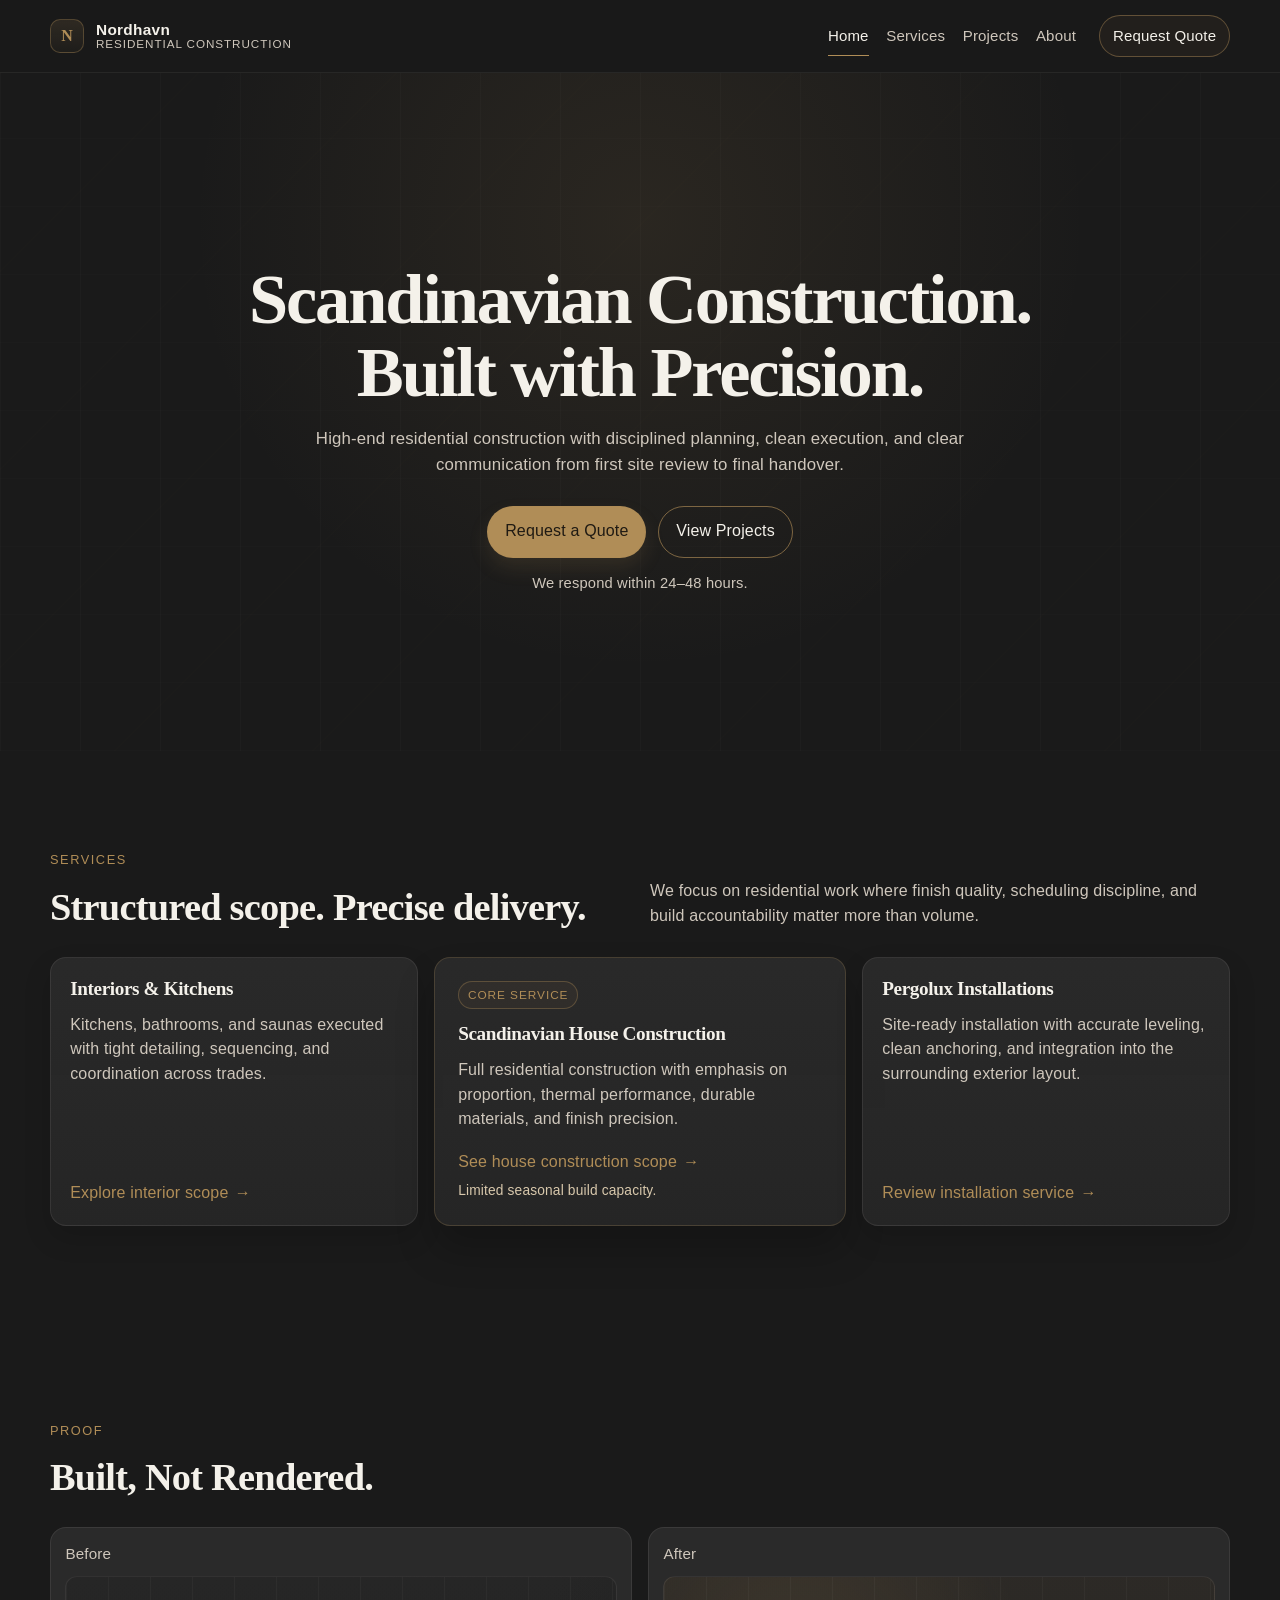
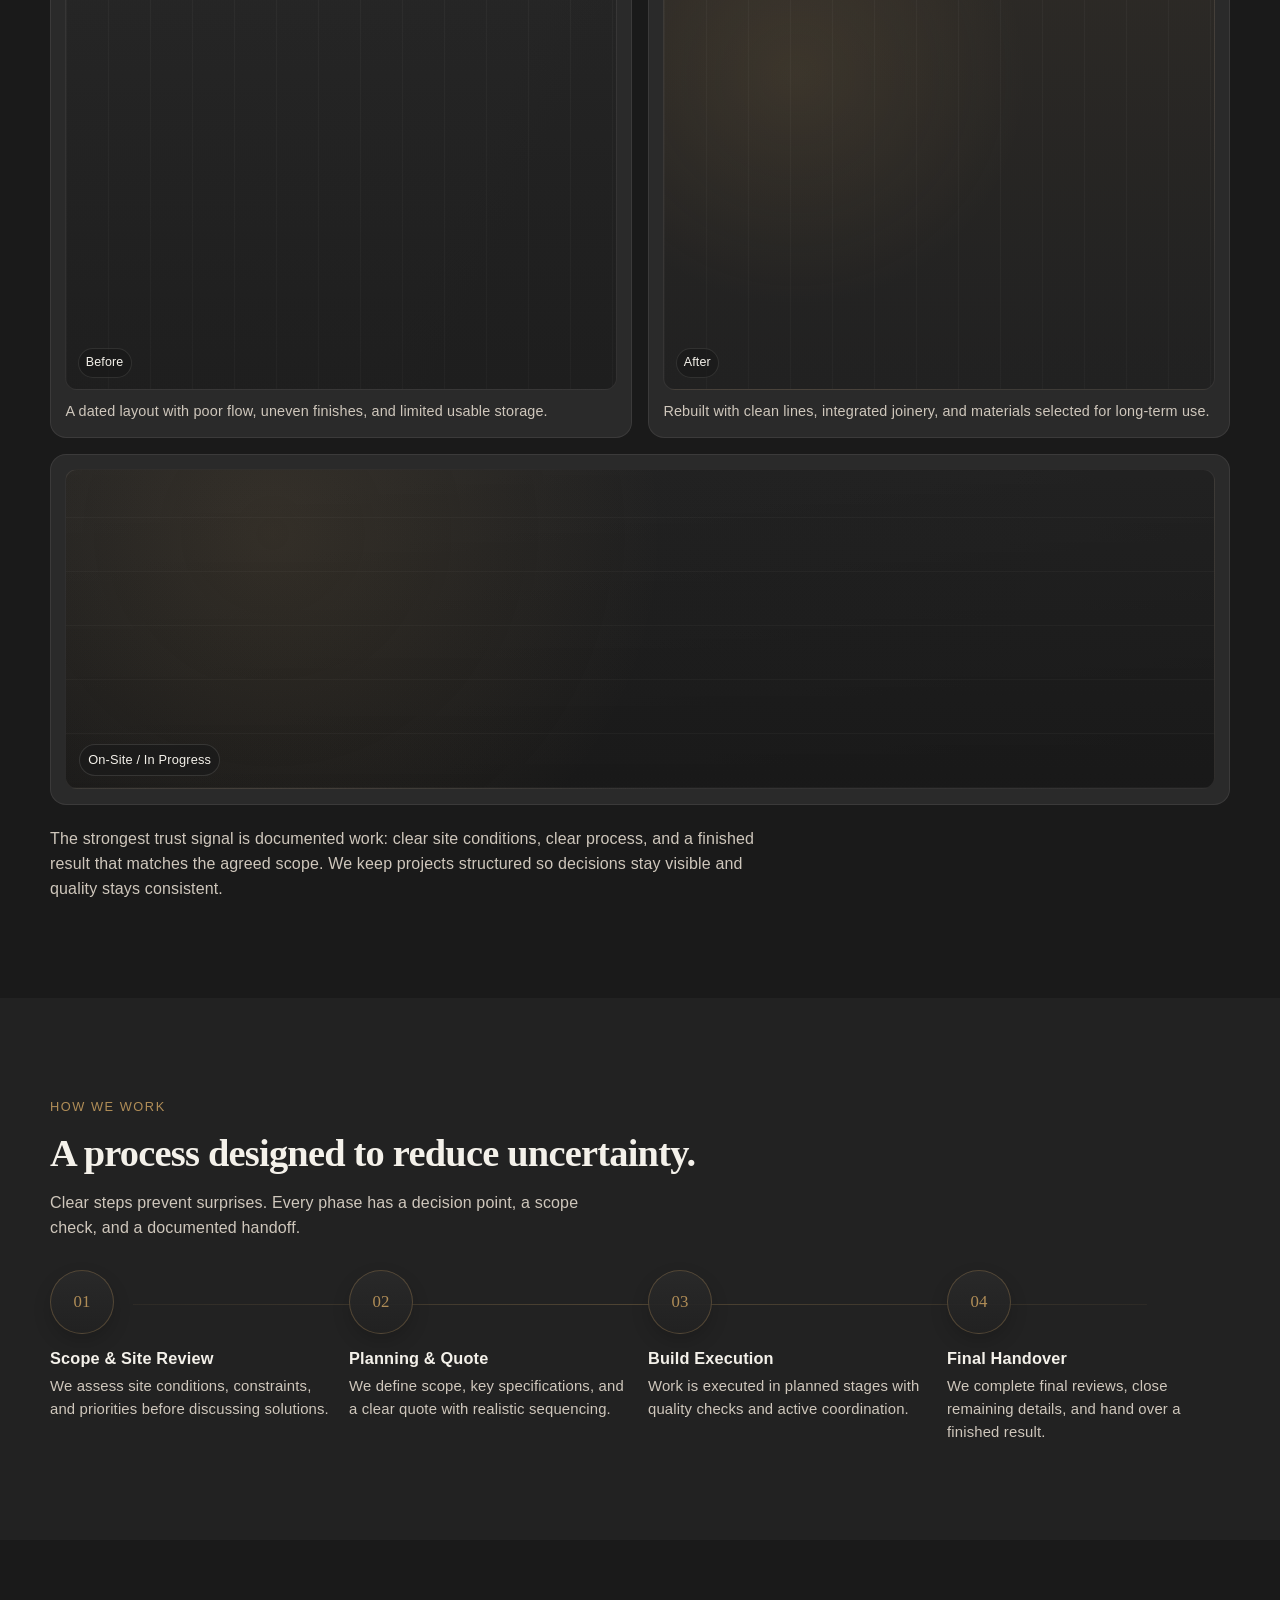
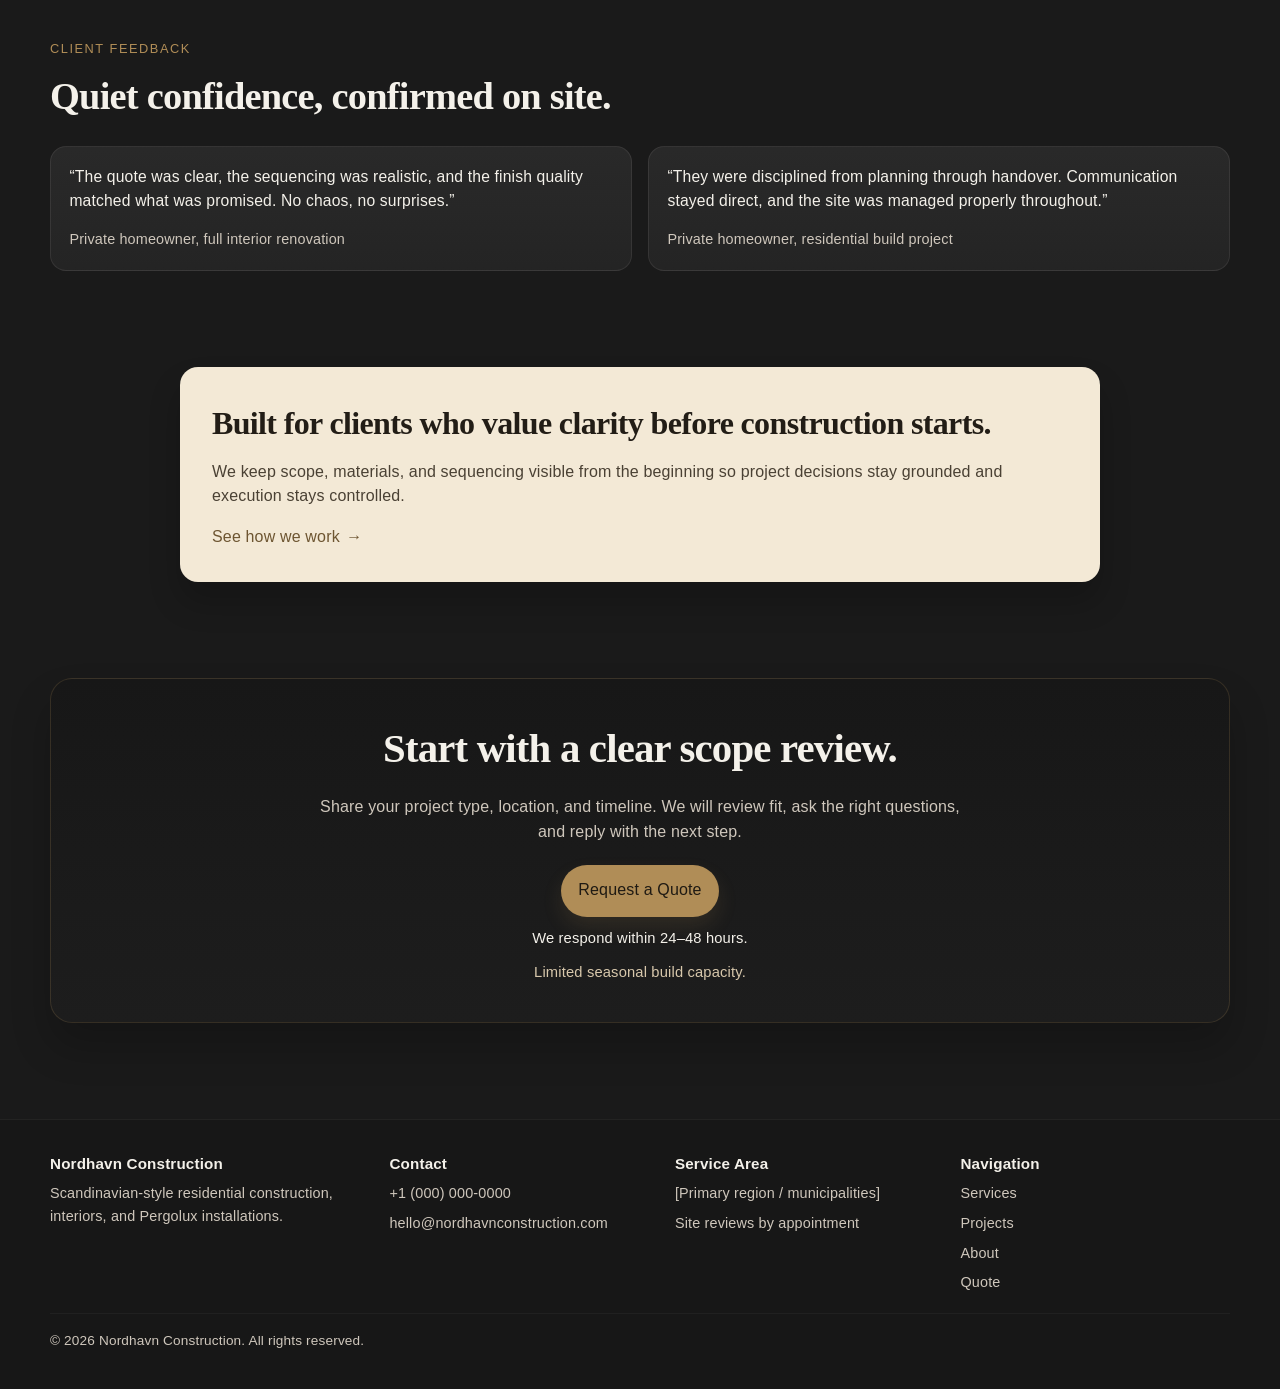
==== index.html @ a3594efd "Add files via upload" ====
<!DOCTYPE html>
<html lang="en">
  <head>
    <meta charset="UTF-8" />
    <meta name="viewport" content="width=device-width, initial-scale=1.0" />
    <meta
      name="description"
      content="Scandinavian-style residential construction, interiors, kitchens, bathrooms, saunas, and Pergolux installations delivered with disciplined process and precise execution."
    />
    <title>Nordhavn Construction | Scandinavian Residential Construction</title>
    <link rel="stylesheet" href="style.css" />
  </head>
  <body class="page-home">
    <header class="site-header">
      <div class="container nav-wrap">
        <a class="brand" href="index.html" aria-label="Nordhavn Construction Home">
          <span class="brand-mark">N</span>
          <span class="brand-text">
            <strong>Nordhavn</strong>
            <span>Residential Construction</span>
          </span>
        </a>

        <button class="nav-toggle" type="button" aria-expanded="false" aria-controls="site-menu">
          Menu
        </button>

        <nav class="site-nav" id="site-menu" aria-label="Primary Navigation">
          <a href="index.html">Home</a>
          <a href="services.html">Services</a>
          <a href="projects.html">Projects</a>
          <a href="about.html">About</a>
          <a class="nav-cta" href="quote.html">Request Quote</a>
        </nav>
      </div>
    </header>

    <main>
      <section class="hero hero--pattern">
        <div class="container hero__inner">
          <h1>Scandinavian Construction. Built with Precision.</h1>
          <p>
            High-end residential construction with disciplined planning, clean execution, and clear communication from first site review to final handover.
          </p>
          <div class="hero__actions">
            <a class="btn btn--primary" href="quote.html">Request a Quote</a>
            <a class="btn btn--secondary" href="projects.html">View Projects</a>
          </div>
          <div class="hero__micro">We respond within 24–48 hours.</div>
        </div>
      </section>

      <section class="section section--dark" id="services-overview">
        <div class="container">
          <div class="section-header">
            <div>
              <span class="eyebrow">Services</span>
              <h2>Structured scope. Precise delivery.</h2>
            </div>
            <p>
              We focus on residential work where finish quality, scheduling discipline, and build accountability matter more than volume.
            </p>
          </div>

          <div class="services-grid">
            <article class="service-card">
              <h3>Interiors &amp; Kitchens</h3>
              <p>
                Kitchens, bathrooms, and saunas executed with tight detailing, sequencing, and coordination across trades.
              </p>
              <div class="service-card__footer">
                <a class="inline-link" href="services.html#interiors">Explore interior scope</a>
              </div>
            </article>

            <article class="service-card service-card--core">
              <span class="badge">Core Service</span>
              <h3>Scandinavian House Construction</h3>
              <p>
                Full residential construction with emphasis on proportion, thermal performance, durable materials, and finish precision.
              </p>
              <div class="service-card__footer">
                <a class="inline-link" href="services.html#houses">See house construction scope</a>
                <span class="service-card__urgency">Limited seasonal build capacity.</span>
              </div>
            </article>

            <article class="service-card">
              <h3>Pergolux Installations</h3>
              <p>
                Site-ready installation with accurate leveling, clean anchoring, and integration into the surrounding exterior layout.
              </p>
              <div class="service-card__footer">
                <a class="inline-link" href="services.html#pergolux">Review installation service</a>
              </div>
            </article>
          </div>
        </div>
      </section>

      <section class="section section--dark" id="proof">
        <div class="container">
          <div class="section-header">
            <div>
              <span class="eyebrow">Proof</span>
              <h2>Built, Not Rendered.</h2>
            </div>
          </div>

          <div class="proof-grid">
            <div class="before-after">
              <article class="compare-tile">
                <h3>Before</h3>
                <div class="compare-image compare-image--before" data-label="Before"></div>
                <p class="compare-caption">A dated layout with poor flow, uneven finishes, and limited usable storage.</p>
              </article>

              <article class="compare-tile">
                <h3>After</h3>
                <div class="compare-image compare-image--after" data-label="After"></div>
                <p class="compare-caption">Rebuilt with clean lines, integrated joinery, and materials selected for long-term use.</p>
              </article>
            </div>

            <article class="wide-proof">
              <div class="wide-proof__image" aria-label="On-site progress image placeholder"></div>
            </article>

            <p class="proof-note">
              The strongest trust signal is documented work: clear site conditions, clear process, and a finished result that matches the agreed scope.
              We keep projects structured so decisions stay visible and quality stays consistent.
            </p>
          </div>
        </div>
      </section>

      <section class="section section--alt" id="process">
        <div class="container">
          <div class="section-header">
            <div>
              <span class="eyebrow">How We Work</span>
              <h2>A process designed to reduce uncertainty.</h2>
            </div>
            <p>
              Clear steps prevent surprises. Every phase has a decision point, a scope check, and a documented handoff.
            </p>
          </div>

          <div class="process-track" aria-label="Four-step project process">
            <article class="process-step">
              <div class="process-step__num">01</div>
              <h3>Scope &amp; Site Review</h3>
              <p>We assess site conditions, constraints, and priorities before discussing solutions.</p>
            </article>

            <article class="process-step">
              <div class="process-step__num">02</div>
              <h3>Planning &amp; Quote</h3>
              <p>We define scope, key specifications, and a clear quote with realistic sequencing.</p>
            </article>

            <article class="process-step">
              <div class="process-step__num">03</div>
              <h3>Build Execution</h3>
              <p>Work is executed in planned stages with quality checks and active coordination.</p>
            </article>

            <article class="process-step">
              <div class="process-step__num">04</div>
              <h3>Final Handover</h3>
              <p>We complete final reviews, close remaining details, and hand over a finished result.</p>
            </article>
          </div>
        </div>
      </section>

      <section class="section section--dark" id="testimonials">
        <div class="container">
          <div class="section-header">
            <div>
              <span class="eyebrow">Client Feedback</span>
              <h2>Quiet confidence, confirmed on site.</h2>
            </div>
          </div>

          <div class="testimonials-grid">
            <article class="testimonial-card">
              <blockquote>
                “The quote was clear, the sequencing was realistic, and the finish quality matched what was promised. No chaos, no surprises.”
              </blockquote>
              <cite>Private homeowner, full interior renovation</cite>
            </article>

            <article class="testimonial-card">
              <blockquote>
                “They were disciplined from planning through handover. Communication stayed direct, and the site was managed properly throughout.”
              </blockquote>
              <cite>Private homeowner, residential build project</cite>
            </article>
          </div>
        </div>
      </section>

      <section class="section section--dark about-teaser-shell" id="home-about">
        <div class="container">
          <div class="about-panel">
            <div class="about-panel__row">
              <div>
                <h2>Built for clients who value clarity before construction starts.</h2>
                <p>
                  We keep scope, materials, and sequencing visible from the beginning so project decisions stay grounded and execution stays controlled.
                </p>
              </div>
              <a class="inline-link" href="about.html">See how we work</a>
            </div>
          </div>
        </div>
      </section>

      <section class="section section--dark cta-wrap" id="final-cta">
        <div class="container">
          <div class="cta-panel">
            <h2>Start with a clear scope review.</h2>
            <p>
              Share your project type, location, and timeline. We will review fit, ask the right questions, and reply with the next step.
            </p>
            <div class="cta-actions">
              <a class="btn btn--primary" href="quote.html">Request a Quote</a>
            </div>
            <div class="microcopy">We respond within 24–48 hours.</div>
            <div class="urgency">Limited seasonal build capacity.</div>
          </div>
        </div>
      </section>
    </main>

    <footer class="site-footer">
      <div class="container">
        <div class="footer-grid">
          <div class="footer-col">
            <h4>Nordhavn Construction</h4>
            <p>Scandinavian-style residential construction, interiors, and Pergolux installations.</p>
          </div>
          <div class="footer-col">
            <h4>Contact</h4>
            <p>+1 (000) 000-0000</p>
            <p>hello@nordhavnconstruction.com</p>
          </div>
          <div class="footer-col">
            <h4>Service Area</h4>
            <p>[Primary region / municipalities]</p>
            <p>Site reviews by appointment</p>
          </div>
          <div class="footer-col">
            <h4>Navigation</h4>
            <a href="services.html">Services</a>
            <a href="projects.html">Projects</a>
            <a href="about.html">About</a>
            <a href="quote.html">Quote</a>
          </div>
        </div>
        <div class="footer-bottom">© 2026 Nordhavn Construction. All rights reserved.</div>
      </div>
    </footer>

    <script src="script.js"></script>
  </body>
</html>
---- style.css ----
:root {
  --bg: #1a1a1a;
  --bg2: #222222;
  --surface: #2a2a2a;
  --vanilla: #f3e9d6;
  --gold: #b08d57;
  --text: #f4f1ea;
  --text2: #cfc7bc;
  --line: rgba(244, 241, 234, 0.08);
  --line-strong: rgba(244, 241, 234, 0.14);
  --shadow: 0 22px 42px rgba(0, 0, 0, 0.24);
  --radius: 16px;
  --radius-sm: 12px;
  --max: 1180px;
}

* {
  box-sizing: border-box;
}

html {
  scroll-behavior: smooth;
}

body {
  margin: 0;
  background: var(--bg);
  color: var(--text);
  font-family: "Avenir Next", "Helvetica Neue", "Segoe UI", sans-serif;
  line-height: 1.55;
  letter-spacing: 0.01em;
}

body.menu-open {
  overflow: hidden;
}

a {
  color: inherit;
  text-decoration: none;
}

img {
  display: block;
  max-width: 100%;
}

button,
input,
select,
textarea {
  font: inherit;
}

.container {
  width: min(var(--max), calc(100% - 2rem));
  margin-inline: auto;
}

.section {
  padding: clamp(64px, 8vw, 96px) 0;
}

.section--dark {
  background: var(--bg);
}

.section--alt {
  background: var(--bg2);
}

.section[id] {
  scroll-margin-top: 90px;
}

.eyebrow {
  display: inline-block;
  margin-bottom: 0.9rem;
  color: var(--gold);
  font-size: 0.8rem;
  letter-spacing: 0.12em;
  text-transform: uppercase;
}

.section-header {
  display: flex;
  flex-wrap: wrap;
  justify-content: space-between;
  align-items: flex-end;
  gap: 1rem 2rem;
  margin-bottom: 1.75rem;
}

.section-header h2 {
  margin: 0;
  font-family: "Iowan Old Style", "Palatino Linotype", "Book Antiqua", Palatino, serif;
  font-size: clamp(1.6rem, 3vw, 2.4rem);
  line-height: 1.15;
  letter-spacing: -0.02em;
}

.section-header p {
  margin: 0;
  max-width: 580px;
  color: var(--text2);
}

.lead {
  color: var(--text2);
  font-size: 1.04rem;
}

.site-header {
  position: sticky;
  top: 0;
  z-index: 100;
  border-bottom: 1px solid rgba(244, 241, 234, 0.06);
  background: rgba(26, 26, 26, 0.86);
  backdrop-filter: blur(12px);
}

.nav-wrap {
  display: flex;
  align-items: center;
  justify-content: space-between;
  gap: 1rem;
  min-height: 72px;
}

.brand {
  display: inline-flex;
  align-items: center;
  gap: 0.75rem;
  color: var(--text);
}

.brand-mark {
  width: 34px;
  height: 34px;
  border-radius: 10px;
  display: grid;
  place-items: center;
  border: 1px solid rgba(176, 141, 87, 0.35);
  background: linear-gradient(180deg, rgba(176, 141, 87, 0.14), rgba(176, 141, 87, 0.04));
  color: var(--gold);
  font-weight: 600;
  font-family: "Iowan Old Style", "Palatino Linotype", serif;
}

.brand-text {
  display: inline-flex;
  flex-direction: column;
  line-height: 1.05;
}

.brand-text strong {
  font-size: 0.96rem;
  font-weight: 600;
  letter-spacing: 0.02em;
}

.brand-text span {
  color: var(--text2);
  font-size: 0.73rem;
  letter-spacing: 0.08em;
  text-transform: uppercase;
}

.nav-toggle {
  display: none;
  border: 1px solid var(--line-strong);
  background: transparent;
  color: var(--text);
  padding: 0.45rem 0.7rem;
  border-radius: 10px;
  cursor: pointer;
}

.site-nav {
  display: flex;
  align-items: center;
  gap: 1.1rem;
}

.site-nav a {
  position: relative;
  color: var(--text2);
  font-size: 0.94rem;
  padding: 0.35rem 0;
  transition: color 180ms ease;
}

.site-nav a::after {
  content: "";
  position: absolute;
  left: 0;
  right: 0;
  bottom: -0.2rem;
  height: 1px;
  background: var(--gold);
  transform: scaleX(0);
  transform-origin: left;
  transition: transform 220ms ease;
}

.site-nav a:hover,
.site-nav a:focus-visible {
  color: var(--text);
}

.site-nav a:hover::after,
.site-nav a:focus-visible::after {
  transform: scaleX(1);
}

.site-nav .nav-cta {
  margin-left: 0.35rem;
  border: 1px solid rgba(176, 141, 87, 0.45);
  color: var(--text);
  padding: 0.55rem 0.8rem;
  border-radius: 999px;
  background: rgba(176, 141, 87, 0.06);
}

.site-nav .nav-cta::after {
  display: none;
}

.page-home .site-nav a[href="index.html"],
.page-services .site-nav a[href="services.html"],
.page-projects .site-nav a[href="projects.html"],
.page-about .site-nav a[href="about.html"],
.page-quote .site-nav a[href="quote.html"] {
  color: var(--text);
}

.page-home .site-nav a[href="index.html"]::after,
.page-services .site-nav a[href="services.html"]::after,
.page-projects .site-nav a[href="projects.html"]::after,
.page-about .site-nav a[href="about.html"]::after,
.page-quote .site-nav a[href="quote.html"]::after {
  transform: scaleX(1);
}

.btn {
  display: inline-flex;
  align-items: center;
  justify-content: center;
  gap: 0.5rem;
  border-radius: 999px;
  padding: 0.8rem 1.05rem;
  border: 1px solid transparent;
  cursor: pointer;
  transition: transform 180ms ease, box-shadow 220ms ease, background-color 220ms ease, border-color 220ms ease;
  font-weight: 500;
  letter-spacing: 0.01em;
}

.btn:hover,
.btn:focus-visible {
  transform: translateY(-2px);
}

.btn--primary {
  background: var(--gold);
  border-color: rgba(176, 141, 87, 0.8);
  color: #1f1a13;
  box-shadow: 0 10px 20px rgba(176, 141, 87, 0.14);
}

.btn--primary:hover,
.btn--primary:focus-visible {
  box-shadow: 0 12px 24px rgba(176, 141, 87, 0.22);
}

.btn--secondary {
  background: transparent;
  border-color: rgba(176, 141, 87, 0.65);
  color: var(--text);
}

.btn--secondary:hover,
.btn--secondary:focus-visible {
  box-shadow: 0 0 0 6px rgba(176, 141, 87, 0.07);
}

.inline-link,
.inline-cta {
  color: var(--gold);
  display: inline-flex;
  align-items: center;
  gap: 0.4rem;
  font-weight: 500;
}

.inline-link::after,
.inline-cta::after {
  content: "→";
  transition: transform 180ms ease;
}

.inline-link:hover::after,
.inline-cta:hover::after {
  transform: translateX(3px);
}

.hero {
  position: relative;
  background: var(--bg);
  overflow: hidden;
  padding: clamp(142px, 18vw, 190px) 0 clamp(124px, 15vw, 156px);
}

.hero--pattern::before {
  content: "";
  position: absolute;
  inset: 0;
  background-image:
    repeating-linear-gradient(
      90deg,
      rgba(244, 241, 234, 0.06) 0,
      rgba(244, 241, 234, 0.06) 1px,
      transparent 1px,
      transparent 80px
    ),
    repeating-linear-gradient(
      0deg,
      rgba(244, 241, 234, 0.03) 0,
      rgba(244, 241, 234, 0.03) 1px,
      transparent 1px,
      transparent 68px
    ),
    repeating-linear-gradient(
      135deg,
      rgba(176, 141, 87, 0.035) 0,
      rgba(176, 141, 87, 0.035) 1px,
      transparent 1px,
      transparent 140px
    );
  opacity: 0.35;
  pointer-events: none;
}

.hero::after {
  content: "";
  position: absolute;
  inset: 0;
  background: radial-gradient(circle at 50% 22%, rgba(176, 141, 87, 0.11), transparent 54%);
  pointer-events: none;
}

.hero__inner {
  position: relative;
  z-index: 1;
  max-width: 860px;
  text-align: center;
}

.hero h1 {
  margin: 0;
  font-family: "Iowan Old Style", "Palatino Linotype", "Book Antiqua", Palatino, serif;
  font-size: clamp(2.35rem, 5.8vw, 4.4rem);
  line-height: 1.03;
  letter-spacing: -0.03em;
  text-wrap: balance;
}

.hero p {
  margin: 1.1rem auto 0;
  max-width: 680px;
  color: var(--text2);
  font-size: 1.05rem;
  text-wrap: pretty;
}

.hero__actions {
  margin-top: 1.75rem;
  display: flex;
  justify-content: center;
  gap: 0.75rem;
  flex-wrap: wrap;
}

.hero__micro {
  margin-top: 0.9rem;
  color: var(--text2);
  font-size: 0.92rem;
}

.services-grid {
  display: grid;
  grid-template-columns: 1fr 1.12fr 1fr;
  gap: 1rem;
  align-items: stretch;
}

.service-card {
  background: linear-gradient(180deg, rgba(42, 42, 42, 0.98), rgba(38, 38, 38, 0.95));
  border: 1px solid var(--line);
  border-radius: var(--radius);
  padding: 1.2rem;
  min-height: 248px;
  display: flex;
  flex-direction: column;
  gap: 0.8rem;
  box-shadow: 0 12px 28px rgba(0, 0, 0, 0.14);
  transition: transform 220ms ease, border-color 220ms ease, box-shadow 220ms ease;
}

.service-card:hover {
  transform: translateY(-5px);
  border-color: rgba(176, 141, 87, 0.22);
  box-shadow: 0 18px 32px rgba(0, 0, 0, 0.2);
}

.service-card--core {
  border-color: rgba(176, 141, 87, 0.24);
  padding: 1.45rem;
  box-shadow: 0 24px 38px rgba(0, 0, 0, 0.22);
}

.service-card--core:hover {
  transform: translateY(-7px);
}

.badge {
  display: inline-flex;
  width: fit-content;
  align-items: center;
  gap: 0.35rem;
  padding: 0.25rem 0.55rem;
  border-radius: 999px;
  border: 1px solid rgba(176, 141, 87, 0.35);
  color: var(--gold);
  font-size: 0.74rem;
  letter-spacing: 0.08em;
  text-transform: uppercase;
  background: rgba(176, 141, 87, 0.06);
}

.service-card h3 {
  margin: 0;
  font-size: 1.2rem;
  line-height: 1.2;
  font-family: "Iowan Old Style", "Palatino Linotype", serif;
  letter-spacing: -0.02em;
}

.service-card p {
  margin: 0;
  color: var(--text2);
}

.service-card__footer {
  margin-top: auto;
  padding-top: 0.3rem;
  display: flex;
  flex-direction: column;
  gap: 0.35rem;
}

.service-card__footer a {
  width: fit-content;
}

.service-card__urgency {
  color: #d8c8ac;
  font-size: 0.86rem;
}

.proof-grid {
  display: grid;
  gap: 1rem;
}

.before-after {
  display: grid;
  grid-template-columns: 1fr 1fr;
  gap: 1rem;
}

.compare-tile {
  background: var(--surface);
  border: 1px solid var(--line);
  border-radius: var(--radius);
  padding: 0.9rem;
}

.compare-tile h3 {
  margin: 0 0 0.65rem;
  font-size: 0.95rem;
  font-weight: 500;
  color: var(--text2);
}

.compare-image {
  position: relative;
  border-radius: 12px;
  aspect-ratio: 4 / 3;
  overflow: hidden;
  border: 1px solid rgba(244, 241, 234, 0.08);
}

.compare-image::before {
  content: "";
  position: absolute;
  inset: 0;
  background-image:
    linear-gradient(180deg, rgba(26, 26, 26, 0.08), rgba(26, 26, 26, 0.3)),
    repeating-linear-gradient(
      90deg,
      rgba(244, 241, 234, 0.04) 0,
      rgba(244, 241, 234, 0.04) 1px,
      transparent 1px,
      transparent 42px
    );
}

.compare-image::after {
  content: attr(data-label);
  position: absolute;
  left: 0.7rem;
  bottom: 0.7rem;
  font-size: 0.78rem;
  padding: 0.25rem 0.45rem;
  border-radius: 999px;
  border: 1px solid rgba(244, 241, 234, 0.1);
  background: rgba(26, 26, 26, 0.65);
  color: var(--text);
}

.compare-image--before {
  background:
    linear-gradient(180deg, rgba(38, 38, 38, 0.95), rgba(31, 31, 31, 0.95)),
    linear-gradient(115deg, #3a3a3a, #2e2e2e);
}

.compare-image--after {
  background:
    radial-gradient(circle at 24% 24%, rgba(176, 141, 87, 0.16), transparent 44%),
    linear-gradient(180deg, #2e2b27, #242424),
    linear-gradient(115deg, #2c2c2c, #222222);
}

.compare-caption {
  margin: 0.65rem 0 0;
  color: var(--text2);
  font-size: 0.9rem;
}

.wide-proof {
  background: var(--surface);
  border: 1px solid var(--line);
  border-radius: var(--radius);
  padding: 0.9rem;
}

.wide-proof__image {
  position: relative;
  border-radius: 12px;
  min-height: 320px;
  overflow: hidden;
  border: 1px solid rgba(244, 241, 234, 0.08);
  background:
    radial-gradient(circle at 18% 20%, rgba(176, 141, 87, 0.14), transparent 40%),
    linear-gradient(180deg, rgba(33, 33, 33, 0.82), rgba(24, 24, 24, 0.95)),
    linear-gradient(100deg, #303030, #222222);
}

.wide-proof__image::before {
  content: "";
  position: absolute;
  inset: 0;
  background-image:
    repeating-linear-gradient(
      0deg,
      rgba(244, 241, 234, 0.03) 0,
      rgba(244, 241, 234, 0.03) 1px,
      transparent 1px,
      transparent 54px
    ),
    linear-gradient(90deg, rgba(26, 26, 26, 0.1), rgba(26, 26, 26, 0));
}

.wide-proof__image::after {
  content: "On-Site / In Progress";
  position: absolute;
  left: 0.8rem;
  bottom: 0.8rem;
  font-size: 0.8rem;
  padding: 0.3rem 0.5rem;
  border-radius: 999px;
  background: rgba(26, 26, 26, 0.7);
  border: 1px solid rgba(244, 241, 234, 0.12);
}

.proof-note {
  max-width: 720px;
  margin: 0.4rem 0 0;
  color: var(--text2);
}

.process-track {
  position: relative;
  display: grid;
  grid-template-columns: repeat(4, 1fr);
  gap: 1rem;
}

.process-track::before {
  content: "";
  position: absolute;
  left: 7%;
  right: 7%;
  top: 2.2rem;
  height: 1px;
  background: linear-gradient(90deg, rgba(176, 141, 87, 0.08), rgba(176, 141, 87, 0.32), rgba(176, 141, 87, 0.08));
}

.process-step {
  position: relative;
  padding-top: 0.1rem;
}

.process-step__num {
  width: 4rem;
  height: 4rem;
  border-radius: 999px;
  display: grid;
  place-items: center;
  border: 1px solid rgba(176, 141, 87, 0.32);
  background: linear-gradient(180deg, rgba(42, 42, 42, 0.95), rgba(34, 34, 34, 0.95));
  color: var(--gold);
  font-size: 1.05rem;
  font-family: "Iowan Old Style", "Palatino Linotype", serif;
  box-shadow: 0 8px 18px rgba(0, 0, 0, 0.16);
}

.process-step h3 {
  margin: 0.85rem 0 0.45rem;
  font-size: 1.02rem;
  line-height: 1.25;
}

.process-step p {
  margin: 0;
  color: var(--text2);
  font-size: 0.93rem;
}

.testimonials-grid {
  display: grid;
  grid-template-columns: 1fr 1fr;
  gap: 1rem;
}

.testimonial-card {
  background: linear-gradient(180deg, rgba(42, 42, 42, 0.98), rgba(37, 37, 37, 0.94));
  border: 1px solid var(--line);
  border-radius: var(--radius);
  padding: 1.15rem;
  transition: transform 220ms ease, border-color 220ms ease;
}

.testimonial-card:hover {
  transform: translateY(-4px);
  border-color: rgba(244, 241, 234, 0.12);
}

.testimonial-card blockquote {
  margin: 0 0 0.8rem;
  color: var(--text);
  font-size: 0.98rem;
}

.testimonial-card cite {
  font-style: normal;
  color: var(--text2);
  font-size: 0.9rem;
}

.about-teaser-shell {
  padding-top: 0;
}

.about-panel {
  max-width: 920px;
  margin: 0 auto;
  background: var(--vanilla);
  color: #221d16;
  border-radius: 18px;
  padding: clamp(1.25rem, 3vw, 2rem);
  box-shadow: 0 20px 32px rgba(0, 0, 0, 0.2);
}

.about-panel h2 {
  margin: 0;
  color: #221d16;
  font-family: "Iowan Old Style", "Palatino Linotype", serif;
  letter-spacing: -0.02em;
  font-size: clamp(1.45rem, 2.6vw, 2rem);
}

.about-panel p {
  margin: 0.7rem 0 0;
  color: #4a4134;
}

.about-panel__row {
  display: flex;
  flex-wrap: wrap;
  align-items: flex-end;
  justify-content: space-between;
  gap: 1rem 2rem;
}

.about-panel .inline-link {
  color: #6d5531;
}

.cta-wrap {
  padding-top: 0;
}

.cta-panel {
  background: linear-gradient(180deg, #171717, #1d1d1d);
  border: 1px solid rgba(176, 141, 87, 0.2);
  border-radius: 22px;
  padding: clamp(1.4rem, 4vw, 2.4rem);
  text-align: center;
  box-shadow: 0 24px 40px rgba(0, 0, 0, 0.2);
}

.cta-panel h2 {
  margin: 0;
  font-family: "Iowan Old Style", "Palatino Linotype", serif;
  font-size: clamp(1.7rem, 3.2vw, 2.55rem);
  letter-spacing: -0.02em;
}

.cta-panel p {
  margin: 0.9rem auto 0;
  max-width: 640px;
  color: var(--text2);
}

.cta-panel .cta-actions {
  margin-top: 1.25rem;
  display: flex;
  justify-content: center;
  gap: 0.8rem;
  flex-wrap: wrap;
}

.cta-panel .microcopy,
.cta-panel .urgency {
  margin-top: 0.65rem;
  font-size: 0.92rem;
}

.cta-panel .urgency {
  color: #d8c8ac;
}

.mini-hero {
  padding: 78px 0 50px;
  border-bottom: 1px solid rgba(244, 241, 234, 0.04);
  background: var(--bg);
}

.mini-hero h1 {
  margin: 0;
  font-family: "Iowan Old Style", "Palatino Linotype", serif;
  font-size: clamp(2rem, 4.3vw, 3.2rem);
  line-height: 1.05;
  letter-spacing: -0.03em;
}

.mini-hero p {
  margin: 0.9rem 0 0;
  max-width: 760px;
  color: var(--text2);
}

.anchor-nav {
  margin-top: 1.15rem;
  display: flex;
  flex-wrap: wrap;
  gap: 0.55rem;
}

.anchor-nav a {
  color: var(--text2);
  border: 1px solid var(--line);
  background: rgba(255, 255, 255, 0.01);
  border-radius: 999px;
  padding: 0.45rem 0.75rem;
  font-size: 0.9rem;
  transition: border-color 180ms ease, color 180ms ease, transform 180ms ease;
}

.anchor-nav a:hover,
.anchor-nav a:focus-visible {
  color: var(--text);
  border-color: rgba(176, 141, 87, 0.24);
  transform: translateY(-1px);
}

.service-detail {
  padding: clamp(54px, 7vw, 88px) 0;
  border-bottom: 1px solid rgba(244, 241, 234, 0.04);
}

.service-detail:last-child {
  border-bottom: 0;
}

.service-detail__grid {
  display: grid;
  grid-template-columns: 1.05fr 0.95fr;
  gap: 1.2rem;
  align-items: start;
}

.service-detail h2 {
  margin: 0;
  font-family: "Iowan Old Style", "Palatino Linotype", serif;
  font-size: clamp(1.5rem, 3vw, 2.2rem);
  line-height: 1.15;
}

.service-detail p {
  margin: 0.85rem 0 0;
  color: var(--text2);
}

.service-points {
  list-style: none;
  padding: 0;
  margin: 1rem 0 1.15rem;
  display: grid;
  gap: 0.55rem;
}

.service-points li {
  position: relative;
  padding-left: 1rem;
  color: var(--text2);
}

.service-points li::before {
  content: "";
  position: absolute;
  left: 0;
  top: 0.65em;
  width: 6px;
  height: 6px;
  border-radius: 999px;
  background: var(--gold);
  box-shadow: 0 0 0 3px rgba(176, 141, 87, 0.12);
}

.media-stack {
  display: grid;
  gap: 0.9rem;
}

.mock-grid-2 {
  display: grid;
  grid-template-columns: 1fr 1fr;
  gap: 0.9rem;
}

.mock-image {
  position: relative;
  min-height: 180px;
  border-radius: 14px;
  border: 1px solid var(--line);
  overflow: hidden;
  background: linear-gradient(180deg, rgba(44, 44, 44, 0.98), rgba(33, 33, 33, 0.95));
}

.mock-image::before {
  content: "";
  position: absolute;
  inset: 0;
  background-image:
    radial-gradient(circle at 14% 18%, rgba(176, 141, 87, 0.1), transparent 38%),
    repeating-linear-gradient(
      90deg,
      rgba(244, 241, 234, 0.035) 0,
      rgba(244, 241, 234, 0.035) 1px,
      transparent 1px,
      transparent 44px
    );
}

.mock-image::after {
  content: attr(data-label);
  position: absolute;
  left: 0.75rem;
  bottom: 0.7rem;
  color: var(--text);
  font-size: 0.8rem;
  padding: 0.25rem 0.45rem;
  border-radius: 999px;
  background: rgba(26, 26, 26, 0.68);
  border: 1px solid rgba(244, 241, 234, 0.08);
}

.mock-image--tall {
  min-height: 280px;
}

.mock-image--wide {
  min-height: 320px;
}

.subcards {
  margin: 1rem 0 1.1rem;
  display: grid;
  grid-template-columns: repeat(3, 1fr);
  gap: 0.85rem;
}

.subcard {
  background: rgba(255, 255, 255, 0.015);
  border: 1px solid var(--line);
  border-radius: 14px;
  padding: 0.85rem;
}

.subcard h3 {
  margin: 0;
  font-size: 0.97rem;
}

.subcard p {
  margin: 0.45rem 0 0;
  font-size: 0.9rem;
}

.projects-grid {
  display: grid;
  grid-template-columns: repeat(3, 1fr);
  gap: 1rem;
}

.project-card {
  background: linear-gradient(180deg, rgba(42, 42, 42, 0.98), rgba(36, 36, 36, 0.95));
  border: 1px solid var(--line);
  border-radius: var(--radius);
  overflow: hidden;
  box-shadow: 0 12px 26px rgba(0, 0, 0, 0.12);
  transition: transform 220ms ease, box-shadow 220ms ease, border-color 220ms ease;
}

.project-card:hover {
  transform: translateY(-4px);
  border-color: rgba(176, 141, 87, 0.2);
  box-shadow: 0 18px 32px rgba(0, 0, 0, 0.18);
}

.project-card__media {
  position: relative;
  aspect-ratio: 16 / 10;
  border-bottom: 1px solid rgba(244, 241, 234, 0.05);
  background: linear-gradient(135deg, #303030, #232323);
}

.project-card__media::before {
  content: "";
  position: absolute;
  inset: 0;
  background-image:
    radial-gradient(circle at 20% 20%, rgba(176, 141, 87, 0.12), transparent 36%),
    repeating-linear-gradient(
      0deg,
      rgba(244, 241, 234, 0.03) 0,
      rgba(244, 241, 234, 0.03) 1px,
      transparent 1px,
      transparent 48px
    );
}

.project-card__media::after {
  content: attr(data-label);
  position: absolute;
  left: 0.7rem;
  bottom: 0.7rem;
  font-size: 0.8rem;
  padding: 0.25rem 0.45rem;
  border-radius: 999px;
  background: rgba(26, 26, 26, 0.68);
  border: 1px solid rgba(244, 241, 234, 0.08);
}

.project-card__body {
  padding: 1rem;
}

.project-card__body h3 {
  margin: 0;
  font-size: 1.02rem;
  line-height: 1.25;
}

.project-card__body p {
  margin: 0.55rem 0 0;
  color: var(--text2);
  font-size: 0.92rem;
}

.project-meta {
  margin-top: 0.7rem;
  display: flex;
  flex-wrap: wrap;
  gap: 0.4rem;
}

.project-meta span {
  border: 1px solid rgba(244, 241, 234, 0.08);
  border-radius: 999px;
  padding: 0.18rem 0.45rem;
  color: var(--text2);
  font-size: 0.78rem;
}

.project-group {
  padding-top: 1.25rem;
}

.project-group + .project-group {
  margin-top: 1rem;
}

.project-group h2 {
  margin: 0 0 0.45rem;
  font-family: "Iowan Old Style", "Palatino Linotype", serif;
  font-size: 1.55rem;
}

.project-group > p {
  margin: 0 0 1rem;
  color: var(--text2);
  max-width: 720px;
}

.before-after--compact .compare-image {
  aspect-ratio: 16 / 10;
}

.about-grid {
  display: grid;
  grid-template-columns: 1.1fr 0.9fr;
  gap: 1rem;
}

.panel {
  background: linear-gradient(180deg, rgba(42, 42, 42, 0.98), rgba(36, 36, 36, 0.95));
  border: 1px solid var(--line);
  border-radius: var(--radius);
  padding: 1rem;
}

.panel h2,
.panel h3 {
  margin: 0;
  font-family: "Iowan Old Style", "Palatino Linotype", serif;
  letter-spacing: -0.02em;
}

.panel p {
  margin: 0.65rem 0 0;
  color: var(--text2);
}

.stack {
  display: grid;
  gap: 1rem;
}

.checklist,
.simple-list {
  margin: 0.8rem 0 0;
  padding: 0;
  list-style: none;
  display: grid;
  gap: 0.55rem;
}

.checklist li,
.simple-list li {
  position: relative;
  padding-left: 1rem;
  color: var(--text2);
}

.checklist li::before,
.simple-list li::before {
  content: "";
  position: absolute;
  left: 0;
  top: 0.62em;
  width: 6px;
  height: 6px;
  border-radius: 999px;
  background: var(--gold);
}

.number-list {
  margin: 0.9rem 0 0;
  padding: 0;
  list-style: none;
  display: grid;
  gap: 0.85rem;
}

.number-list li {
  display: grid;
  grid-template-columns: auto 1fr;
  gap: 0.75rem;
  align-items: start;
}

.number-list strong {
  width: 1.9rem;
  height: 1.9rem;
  border-radius: 999px;
  border: 1px solid rgba(176, 141, 87, 0.3);
  display: grid;
  place-items: center;
  color: var(--gold);
  font-family: "Iowan Old Style", "Palatino Linotype", serif;
  font-weight: 500;
}

.number-list span {
  color: var(--text2);
}

.quote-layout {
  padding-top: 1rem;
}

.quote-card {
  max-width: 820px;
  margin: 0 auto;
  background: linear-gradient(180deg, rgba(42, 42, 42, 0.98), rgba(36, 36, 36, 0.95));
  border: 1px solid var(--line);
  border-radius: 18px;
  padding: clamp(1rem, 3vw, 1.5rem);
  box-shadow: 0 18px 34px rgba(0, 0, 0, 0.16);
}

.quote-card h2 {
  margin: 0;
  font-family: "Iowan Old Style", "Palatino Linotype", serif;
  font-size: clamp(1.45rem, 2.6vw, 1.9rem);
  letter-spacing: -0.02em;
}

.quote-card > p {
  margin: 0.6rem 0 0;
  color: var(--text2);
}

.form-grid {
  margin-top: 1rem;
  display: grid;
  grid-template-columns: 1fr 1fr;
  gap: 0.9rem;
}

.form-field {
  display: grid;
  gap: 0.4rem;
}

.form-field--full {
  grid-column: 1 / -1;
}

.form-field label {
  color: var(--text2);
  font-size: 0.9rem;
}

.form-field input,
.form-field select,
.form-field textarea {
  width: 100%;
  border-radius: 10px;
  border: 1px solid rgba(244, 241, 234, 0.1);
  background: #232323;
  color: var(--text);
  padding: 0.72rem 0.85rem;
  transition: border-color 180ms ease, box-shadow 180ms ease;
}

.form-field textarea {
  min-height: 150px;
  resize: vertical;
}

.form-field input:focus,
.form-field select:focus,
.form-field textarea:focus {
  outline: none;
  border-color: rgba(176, 141, 87, 0.5);
  box-shadow: 0 0 0 4px rgba(176, 141, 87, 0.08);
}

.form-actions {
  margin-top: 0.95rem;
  display: flex;
  flex-direction: column;
  align-items: flex-start;
  gap: 0.55rem;
}

.form-note {
  color: var(--text2);
  font-size: 0.9rem;
}

.form-success {
  margin-top: 0.95rem;
  border-radius: 12px;
  border: 1px solid rgba(176, 141, 87, 0.35);
  background: rgba(176, 141, 87, 0.08);
  padding: 0.85rem 0.95rem;
  color: var(--text);
}

.form-success[hidden] {
  display: none;
}

.next-steps {
  max-width: 820px;
  margin: 1rem auto 0;
  border: 1px solid var(--line);
  border-radius: 16px;
  padding: 1rem;
  background: rgba(255, 255, 255, 0.01);
}

.next-steps h3 {
  margin: 0;
  font-family: "Iowan Old Style", "Palatino Linotype", serif;
}

.next-steps ul {
  list-style: none;
  margin: 0.7rem 0 0;
  padding: 0;
  display: grid;
  gap: 0.55rem;
}

.next-steps li {
  color: var(--text2);
  position: relative;
  padding-left: 1rem;
}

.next-steps li::before {
  content: "";
  position: absolute;
  left: 0;
  top: 0.62em;
  width: 6px;
  height: 6px;
  border-radius: 999px;
  background: var(--gold);
}

.site-footer {
  border-top: 1px solid rgba(244, 241, 234, 0.05);
  background: #171717;
  padding: 2rem 0 2.4rem;
}

.footer-grid {
  display: grid;
  grid-template-columns: 1.2fr 1fr 1fr 1fr;
  gap: 1rem;
}

.footer-col h4 {
  margin: 0;
  font-size: 0.95rem;
  font-weight: 600;
}

.footer-col p,
.footer-col a {
  margin: 0.45rem 0 0;
  color: var(--text2);
  font-size: 0.9rem;
}

.footer-col a {
  display: block;
  width: fit-content;
}

.footer-col a:hover {
  color: var(--text);
}

.footer-bottom {
  margin-top: 1.2rem;
  padding-top: 1rem;
  border-top: 1px solid rgba(244, 241, 234, 0.04);
  color: var(--text2);
  font-size: 0.85rem;
}

.sr-only {
  position: absolute;
  width: 1px;
  height: 1px;
  padding: 0;
  margin: -1px;
  overflow: hidden;
  clip: rect(0, 0, 0, 0);
  white-space: nowrap;
  border: 0;
}

@media (max-width: 960px) {
  .nav-toggle {
    display: inline-flex;
    align-items: center;
    justify-content: center;
  }

  .site-nav {
    position: absolute;
    top: calc(100% + 8px);
    left: 1rem;
    right: 1rem;
    flex-direction: column;
    align-items: flex-start;
    gap: 0.25rem;
    padding: 0.8rem;
    border-radius: 14px;
    border: 1px solid rgba(244, 241, 234, 0.08);
    background: rgba(31, 31, 31, 0.98);
    box-shadow: var(--shadow);
    opacity: 0;
    pointer-events: none;
    transform: translateY(-6px);
    transition: opacity 180ms ease, transform 180ms ease;
  }

  body.menu-open .site-nav {
    opacity: 1;
    pointer-events: auto;
    transform: translateY(0);
  }

  .site-nav a {
    width: 100%;
    padding: 0.45rem 0;
  }

  .site-nav .nav-cta {
    margin-left: 0;
    margin-top: 0.25rem;
    width: auto;
  }

  .services-grid {
    grid-template-columns: 1fr;
  }

  .service-card--core {
    order: -1;
  }

  .before-after {
    grid-template-columns: 1fr;
  }

  .wide-proof__image {
    min-height: 240px;
  }

  .process-track {
    grid-template-columns: 1fr;
    gap: 1.1rem;
    padding-left: 0.4rem;
  }

  .process-track::before {
    left: 2rem;
    right: auto;
    top: 0.8rem;
    bottom: 0.8rem;
    width: 1px;
    height: auto;
    background: linear-gradient(180deg, rgba(176, 141, 87, 0.06), rgba(176, 141, 87, 0.28), rgba(176, 141, 87, 0.06));
  }

  .process-step {
    display: grid;
    grid-template-columns: auto 1fr;
    gap: 0.8rem;
    align-items: start;
  }

  .process-step h3 {
    margin-top: 0.2rem;
  }

  .process-step p {
    grid-column: 2;
    margin-top: -0.1rem;
  }

  .testimonials-grid {
    grid-template-columns: 1fr;
  }

  .service-detail__grid,
  .about-grid {
    grid-template-columns: 1fr;
  }

  .subcards,
  .projects-grid {
    grid-template-columns: 1fr;
  }

  .mock-grid-2 {
    grid-template-columns: 1fr;
  }

  .mock-image--wide {
    min-height: 220px;
  }

  .footer-grid {
    grid-template-columns: 1fr 1fr;
  }
}

@media (max-width: 640px) {
  .container {
    width: min(var(--max), calc(100% - 1.2rem));
  }

  .hero {
    padding-top: 128px;
    padding-bottom: 114px;
  }

  .hero__actions {
    flex-direction: column;
    align-items: stretch;
    max-width: 320px;
    margin-inline: auto;
    margin-top: 1.35rem;
  }

  .btn {
    width: 100%;
  }

  .mini-hero {
    padding-top: 72px;
  }

  .quote-card,
  .next-steps,
  .panel,
  .service-card,
  .compare-tile,
  .wide-proof,
  .testimonial-card,
  .project-card__body,
  .cta-panel,
  .about-panel {
    padding-left: 0.95rem;
    padding-right: 0.95rem;
  }

  .project-card__body {
    padding-top: 0.95rem;
    padding-bottom: 0.95rem;
  }

  .form-grid {
    grid-template-columns: 1fr;
  }

  .footer-grid {
    grid-template-columns: 1fr;
  }
}

@media (prefers-reduced-motion: reduce) {
  html {
    scroll-behavior: auto;
  }

  *,
  *::before,
  *::after {
    transition-duration: 0.01ms !important;
    animation-duration: 0.01ms !important;
    animation-iteration-count: 1 !important;
  }
}
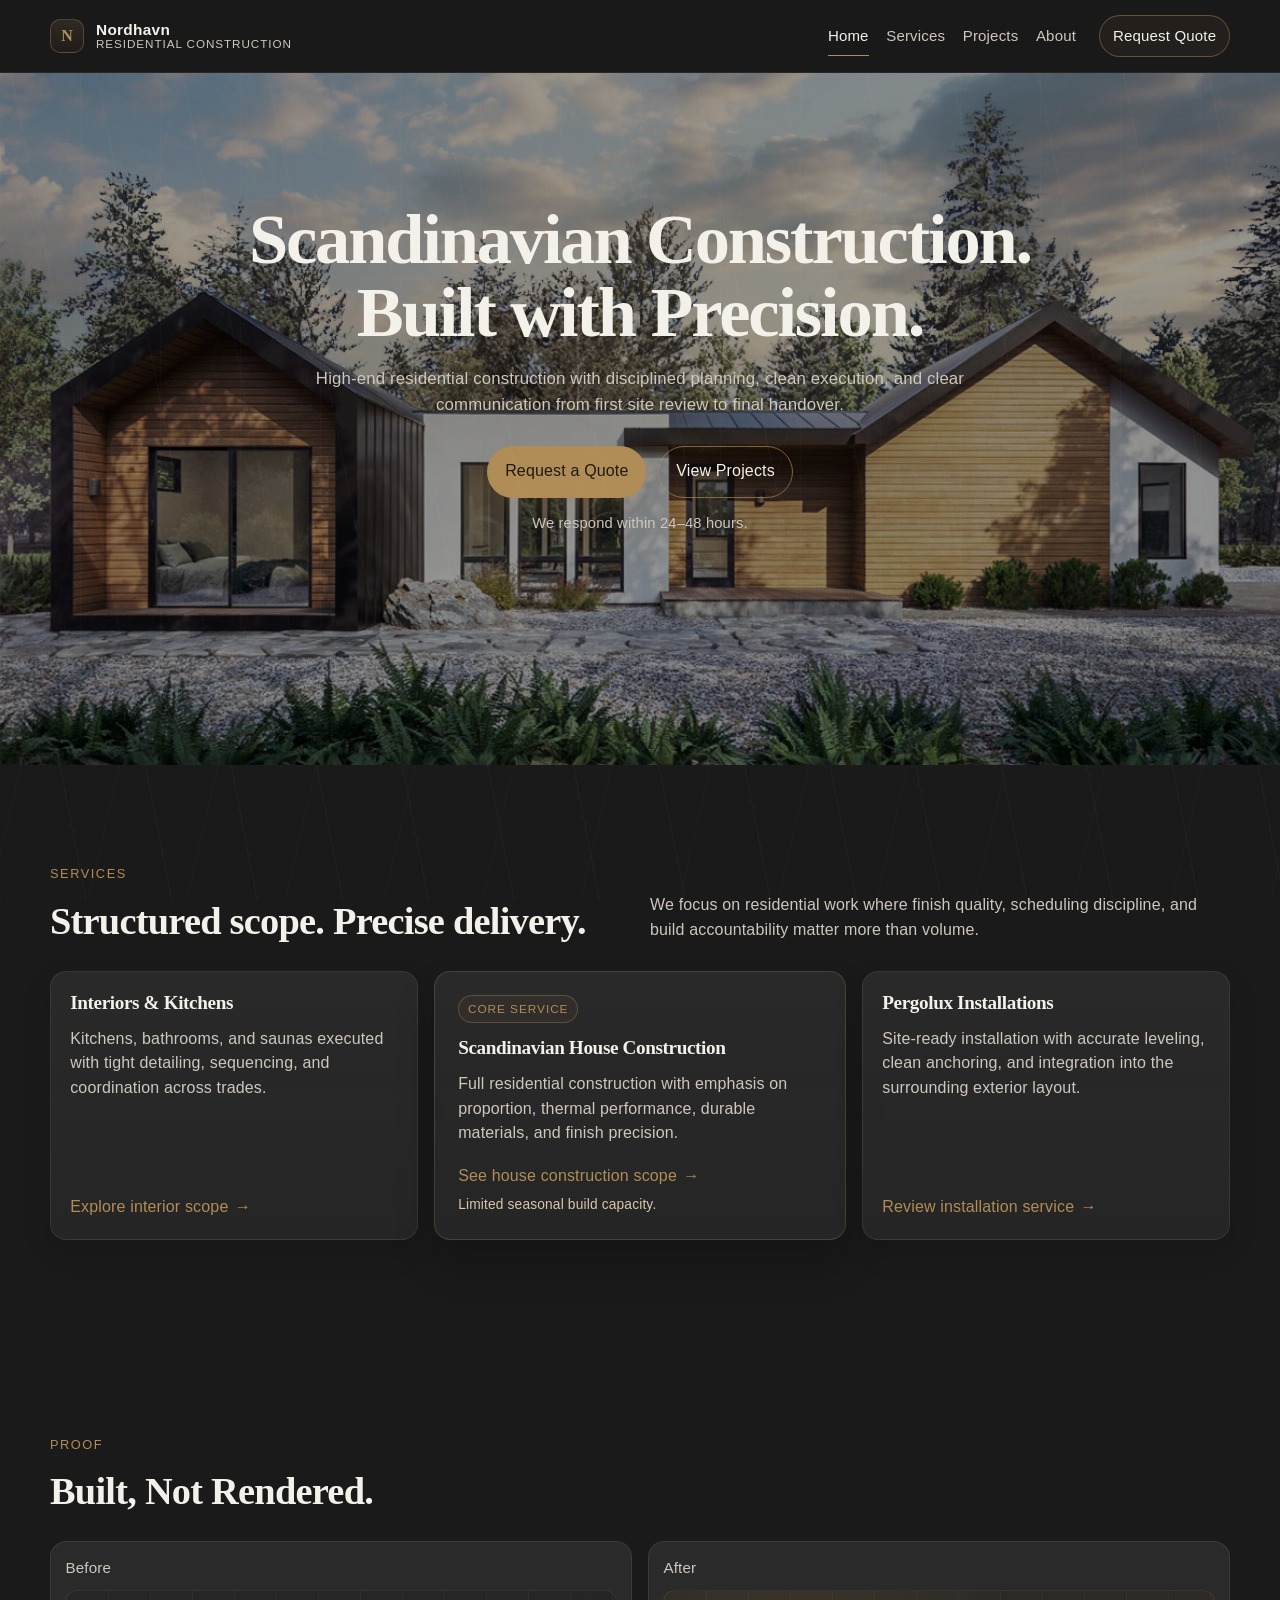
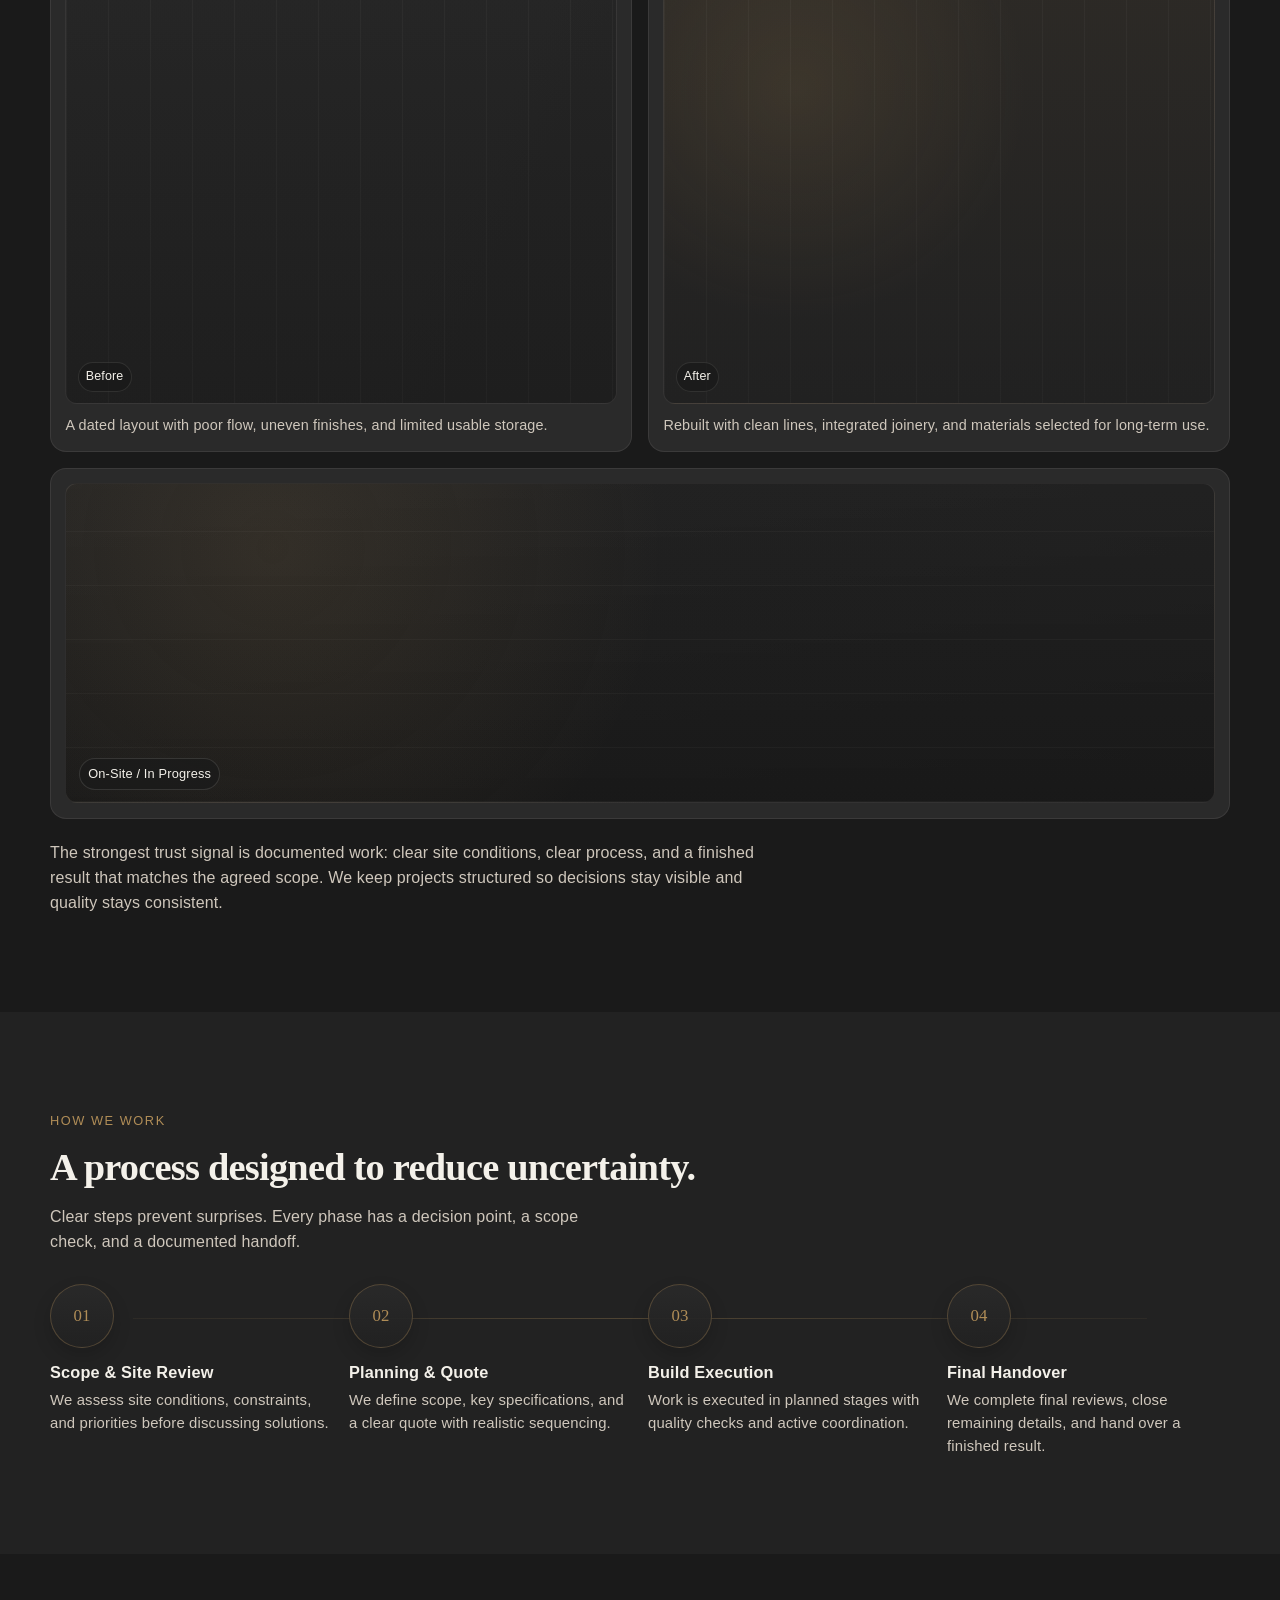
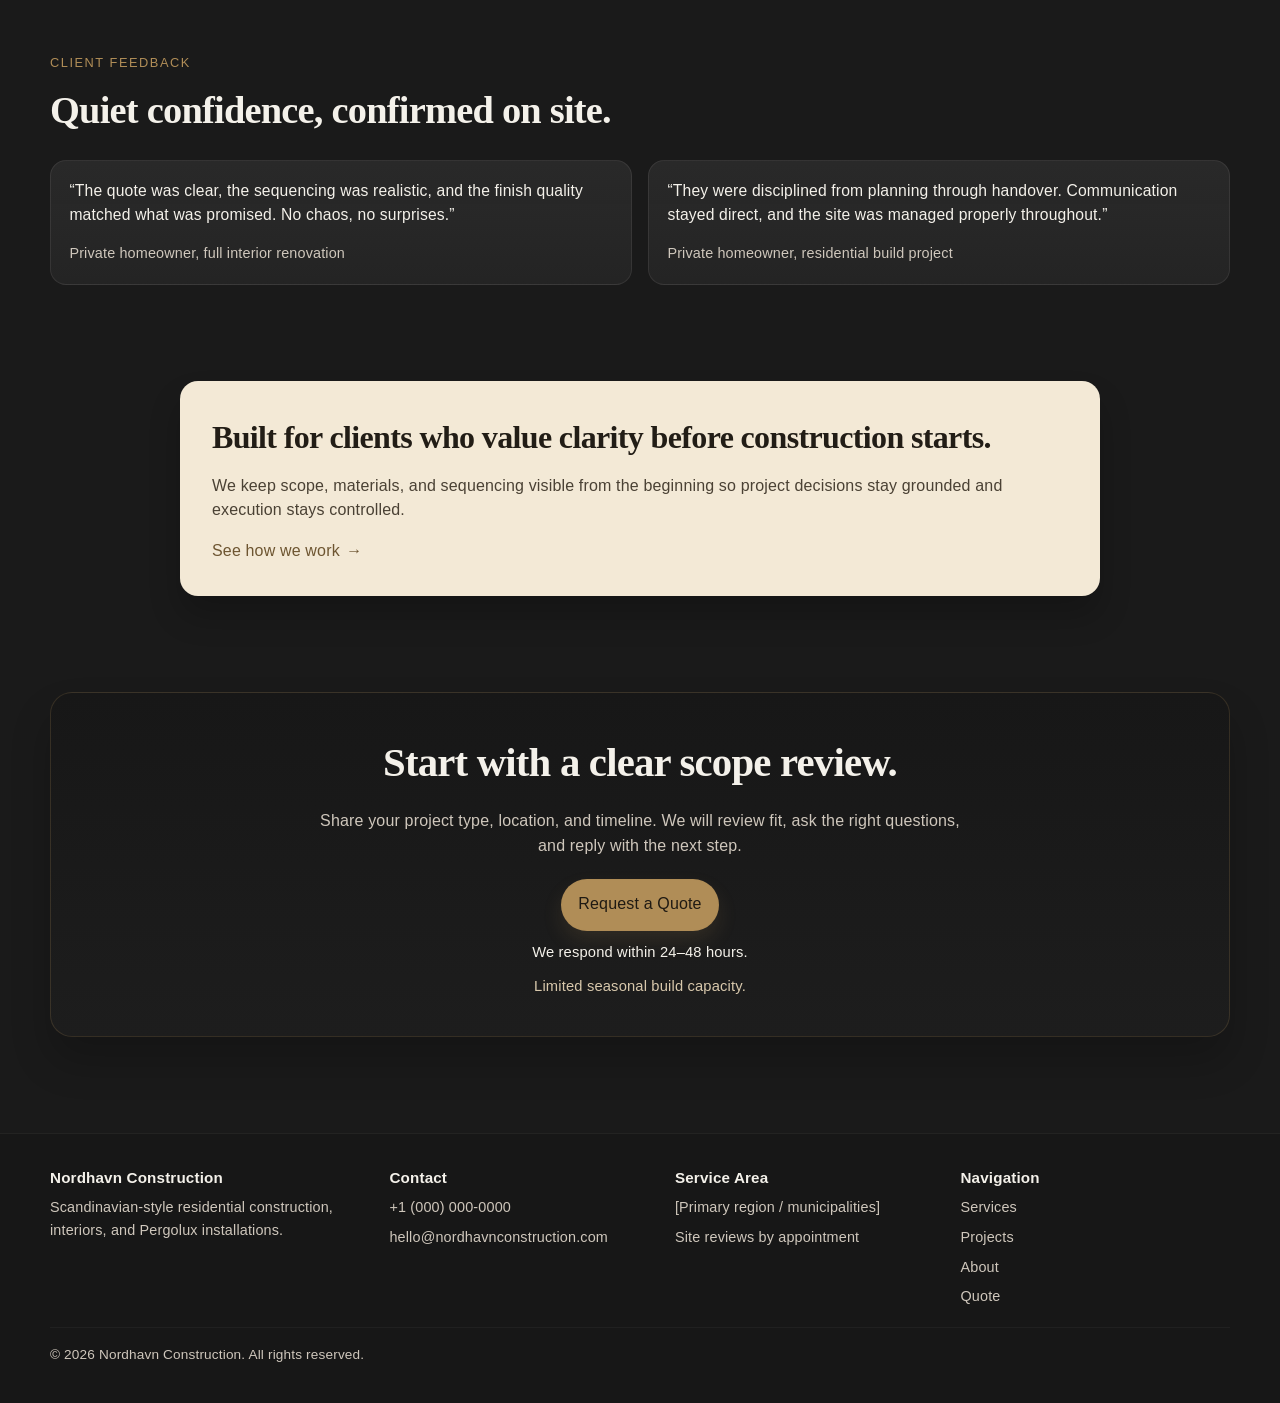
==== commit e3e52382: "Add files via upload" ====
--- a/index.html
+++ b/index.html
@@ -37,6 +37,9 @@
 
     <main>
       <section class="hero hero--pattern">
+        <div class="hero__media" aria-hidden="true">
+          <img src="images/hero-house.jpg" alt="" />
+        </div>
         <div class="container hero__inner">
           <h1>Scandinavian Construction. Built with Precision.</h1>
           <p>
--- a/style.css
+++ b/style.css
@@ -24,6 +24,7 @@
 
 body {
   margin: 0;
+  position: relative;
   background: var(--bg);
   color: var(--text);
   font-family: "Avenir Next", "Helvetica Neue", "Segoe UI", sans-serif;
@@ -33,6 +34,32 @@
 
 body.menu-open {
   overflow: hidden;
+}
+
+body::before {
+  content: "";
+  position: fixed;
+  inset: 0;
+  pointer-events: none;
+  z-index: 2;
+  opacity: 0.045;
+  background-image:
+    radial-gradient(circle at 52% 38%, rgba(244, 241, 234, 0.3), transparent 30%),
+    repeating-linear-gradient(
+      79deg,
+      rgba(244, 241, 234, 0.75) 0,
+      rgba(244, 241, 234, 0.75) 1px,
+      transparent 1px,
+      transparent 84px
+    ),
+    repeating-linear-gradient(
+      103deg,
+      rgba(244, 241, 234, 0.5) 0,
+      rgba(244, 241, 234, 0.5) 1px,
+      transparent 1px,
+      transparent 96px
+    );
+  background-size: cover;
 }
 
 a {
@@ -306,15 +333,34 @@
 
 .hero {
   position: relative;
+  isolation: isolate;
   background: var(--bg);
   overflow: hidden;
-  padding: clamp(142px, 18vw, 190px) 0 clamp(124px, 15vw, 156px);
+  min-height: clamp(560px, 76vh, 760px);
+  padding: clamp(102px, 11vw, 130px) 0 clamp(156px, 19vw, 230px);
+}
+
+.hero__media {
+  position: absolute;
+  inset: 0;
+  z-index: 0;
+}
+
+.hero__media img {
+  width: 100%;
+  height: 100%;
+  object-fit: cover;
+  object-position: center;
+  display: block;
+  filter: saturate(0.9) brightness(0.62);
+  transform: scale(1.01);
 }
 
 .hero--pattern::before {
   content: "";
   position: absolute;
   inset: 0;
+  z-index: 1;
   background-image:
     repeating-linear-gradient(
       90deg,
@@ -337,7 +383,10 @@
       transparent 1px,
       transparent 140px
     );
-  opacity: 0.35;
+  background-size: auto, auto, auto;
+  background-position: center;
+  background-repeat: repeat, repeat, repeat;
+  opacity: 0.36;
   pointer-events: none;
 }
 
@@ -345,13 +394,14 @@
   content: "";
   position: absolute;
   inset: 0;
+  z-index: 1;
   background: radial-gradient(circle at 50% 22%, rgba(176, 141, 87, 0.11), transparent 54%);
   pointer-events: none;
 }
 
 .hero__inner {
   position: relative;
-  z-index: 1;
+  z-index: 2;
   max-width: 860px;
   text-align: center;
 }
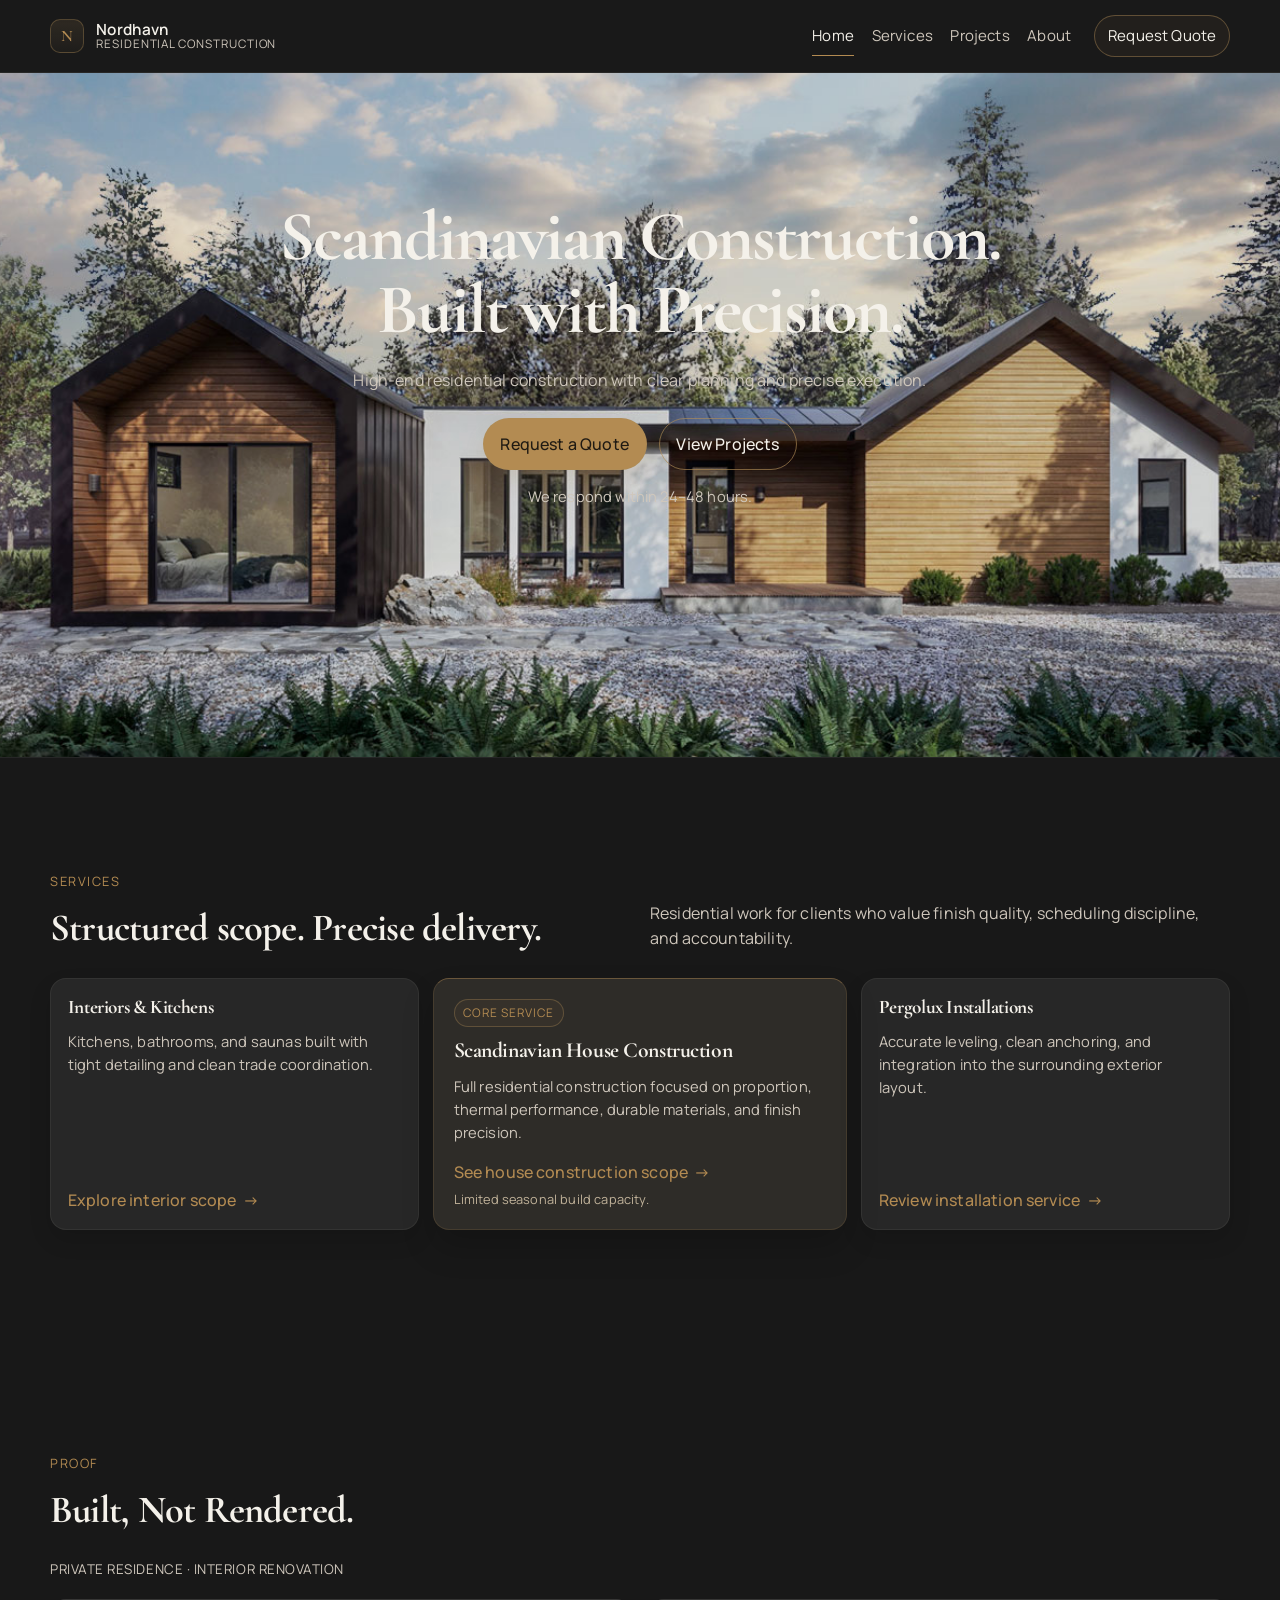
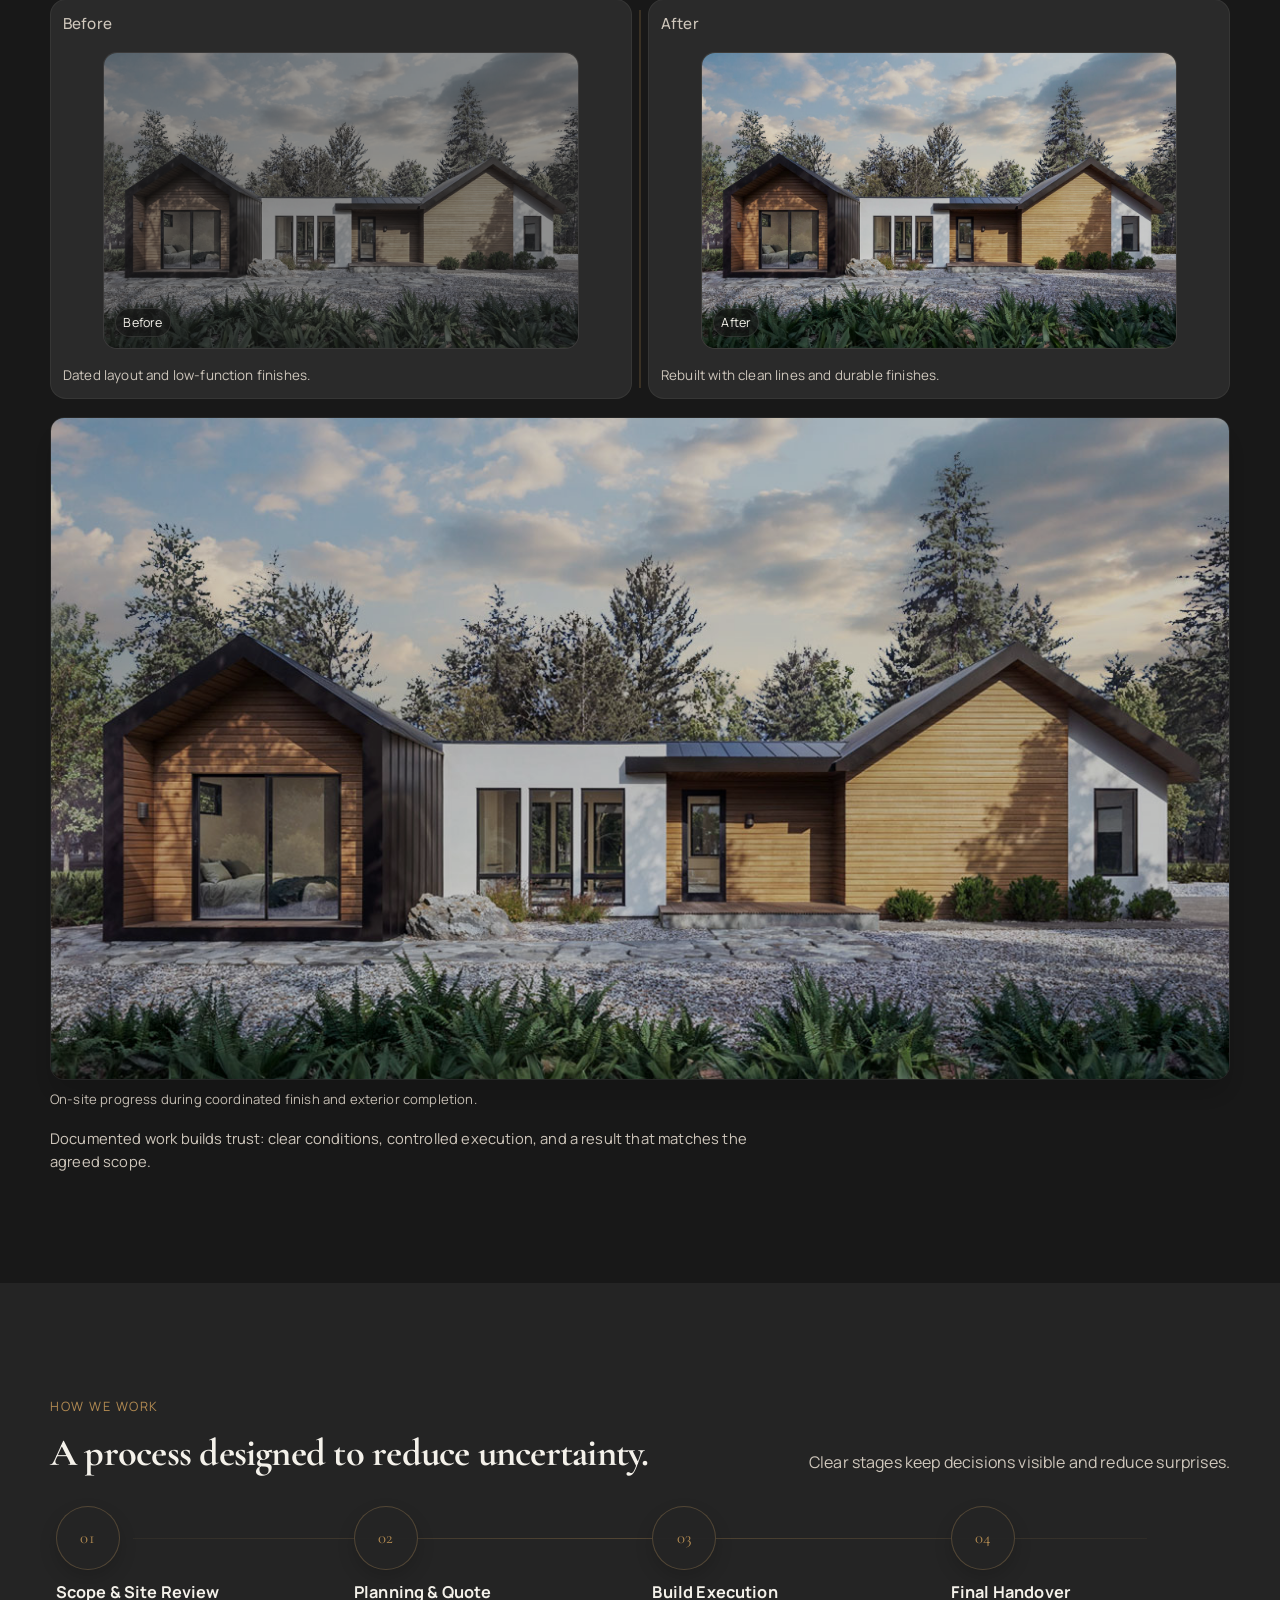
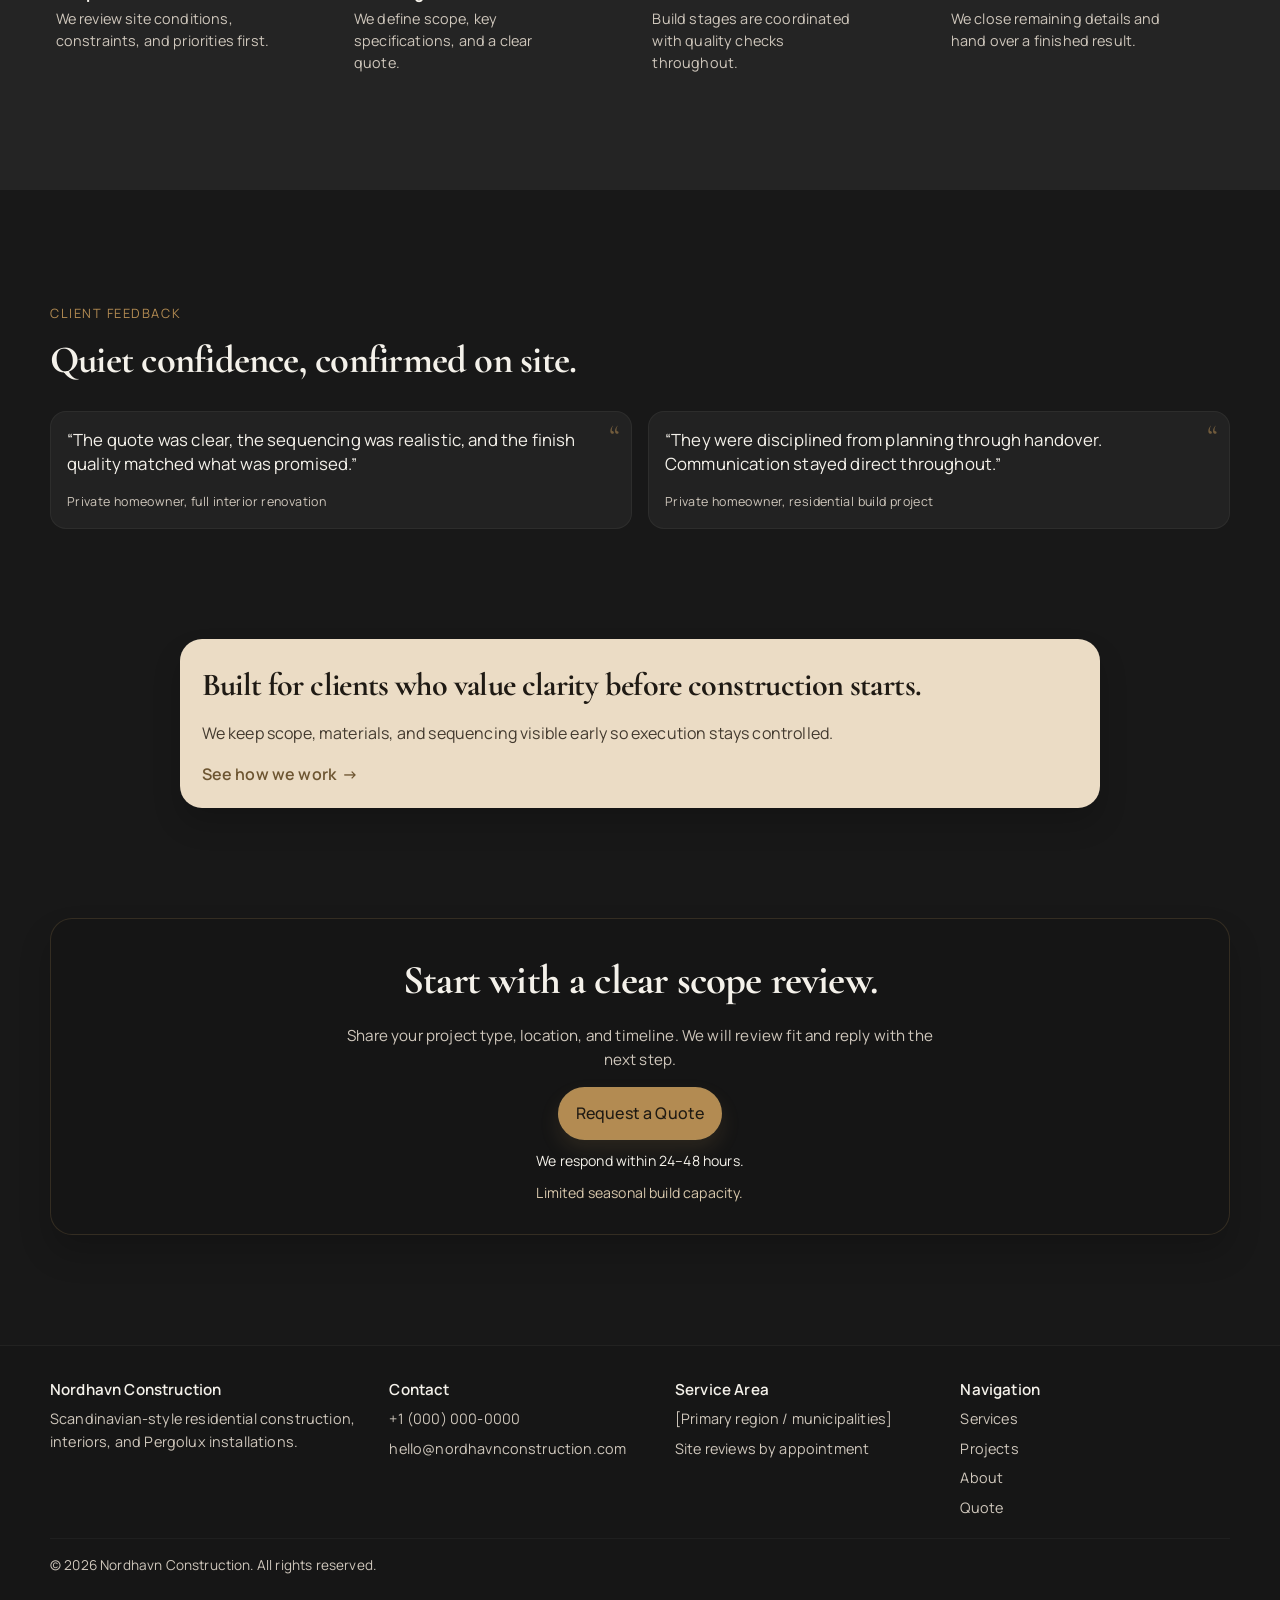
==== commit 189852d6: "Add files via upload" ====
--- a/index.html
+++ b/index.html
@@ -43,7 +43,7 @@
         <div class="container hero__inner">
           <h1>Scandinavian Construction. Built with Precision.</h1>
           <p>
-            High-end residential construction with disciplined planning, clean execution, and clear communication from first site review to final handover.
+            High-end residential construction with clear planning and precise execution.
           </p>
           <div class="hero__actions">
             <a class="btn btn--primary" href="quote.html">Request a Quote</a>
@@ -53,6 +53,8 @@
         </div>
       </section>
 
+      <div class="section-divider" aria-hidden="true"></div>
+
       <section class="section section--dark" id="services-overview">
         <div class="container">
           <div class="section-header">
@@ -61,7 +63,7 @@
               <h2>Structured scope. Precise delivery.</h2>
             </div>
             <p>
-              We focus on residential work where finish quality, scheduling discipline, and build accountability matter more than volume.
+              Residential work for clients who value finish quality, scheduling discipline, and accountability.
             </p>
           </div>
 
@@ -69,7 +71,7 @@
             <article class="service-card">
               <h3>Interiors &amp; Kitchens</h3>
               <p>
-                Kitchens, bathrooms, and saunas executed with tight detailing, sequencing, and coordination across trades.
+                Kitchens, bathrooms, and saunas built with tight detailing and clean trade coordination.
               </p>
               <div class="service-card__footer">
                 <a class="inline-link" href="services.html#interiors">Explore interior scope</a>
@@ -80,7 +82,7 @@
               <span class="badge">Core Service</span>
               <h3>Scandinavian House Construction</h3>
               <p>
-                Full residential construction with emphasis on proportion, thermal performance, durable materials, and finish precision.
+                Full residential construction focused on proportion, thermal performance, durable materials, and finish precision.
               </p>
               <div class="service-card__footer">
                 <a class="inline-link" href="services.html#houses">See house construction scope</a>
@@ -91,7 +93,7 @@
             <article class="service-card">
               <h3>Pergolux Installations</h3>
               <p>
-                Site-ready installation with accurate leveling, clean anchoring, and integration into the surrounding exterior layout.
+                Accurate leveling, clean anchoring, and integration into the surrounding exterior layout.
               </p>
               <div class="service-card__footer">
                 <a class="inline-link" href="services.html#pergolux">Review installation service</a>
@@ -111,27 +113,32 @@
           </div>
 
           <div class="proof-grid">
+            <p class="project-tag">Private Residence · Interior Renovation</p>
             <div class="before-after">
               <article class="compare-tile">
                 <h3>Before</h3>
-                <div class="compare-image compare-image--before" data-label="Before"></div>
-                <p class="compare-caption">A dated layout with poor flow, uneven finishes, and limited usable storage.</p>
+                <figure class="compare-image compare-image--before" data-label="Before">
+                  <img src="images/hero-house.jpg" alt="Before renovation reference image" />
+                </figure>
+                <p class="compare-caption">Dated layout and low-function finishes.</p>
               </article>
 
               <article class="compare-tile">
                 <h3>After</h3>
-                <div class="compare-image compare-image--after" data-label="After"></div>
-                <p class="compare-caption">Rebuilt with clean lines, integrated joinery, and materials selected for long-term use.</p>
+                <figure class="compare-image compare-image--after" data-label="After">
+                  <img src="images/hero-house.jpg" alt="Completed renovation reference image" />
+                </figure>
+                <p class="compare-caption">Rebuilt with clean lines and durable finishes.</p>
               </article>
             </div>
 
-            <article class="wide-proof">
-              <div class="wide-proof__image" aria-label="On-site progress image placeholder"></div>
-            </article>
+            <figure class="wide-proof">
+              <img class="wide-proof__image" src="images/hero-house.jpg" alt="On-site construction progress reference image" />
+              <figcaption class="wide-proof__caption">On-site progress during coordinated finish and exterior completion.</figcaption>
+            </figure>
 
             <p class="proof-note">
-              The strongest trust signal is documented work: clear site conditions, clear process, and a finished result that matches the agreed scope.
-              We keep projects structured so decisions stay visible and quality stays consistent.
+              Documented work builds trust: clear conditions, controlled execution, and a result that matches the agreed scope.
             </p>
           </div>
         </div>
@@ -145,7 +152,7 @@
               <h2>A process designed to reduce uncertainty.</h2>
             </div>
             <p>
-              Clear steps prevent surprises. Every phase has a decision point, a scope check, and a documented handoff.
+              Clear stages keep decisions visible and reduce surprises.
             </p>
           </div>
 
@@ -153,25 +160,25 @@
             <article class="process-step">
               <div class="process-step__num">01</div>
               <h3>Scope &amp; Site Review</h3>
-              <p>We assess site conditions, constraints, and priorities before discussing solutions.</p>
+              <p>We review site conditions, constraints, and priorities first.</p>
             </article>
 
             <article class="process-step">
               <div class="process-step__num">02</div>
               <h3>Planning &amp; Quote</h3>
-              <p>We define scope, key specifications, and a clear quote with realistic sequencing.</p>
+              <p>We define scope, key specifications, and a clear quote.</p>
             </article>
 
             <article class="process-step">
               <div class="process-step__num">03</div>
               <h3>Build Execution</h3>
-              <p>Work is executed in planned stages with quality checks and active coordination.</p>
+              <p>Build stages are coordinated with quality checks throughout.</p>
             </article>
 
             <article class="process-step">
               <div class="process-step__num">04</div>
               <h3>Final Handover</h3>
-              <p>We complete final reviews, close remaining details, and hand over a finished result.</p>
+              <p>We close remaining details and hand over a finished result.</p>
             </article>
           </div>
         </div>
@@ -189,14 +196,14 @@
           <div class="testimonials-grid">
             <article class="testimonial-card">
               <blockquote>
-                “The quote was clear, the sequencing was realistic, and the finish quality matched what was promised. No chaos, no surprises.”
+                “The quote was clear, the sequencing was realistic, and the finish quality matched what was promised.”
               </blockquote>
               <cite>Private homeowner, full interior renovation</cite>
             </article>
 
             <article class="testimonial-card">
               <blockquote>
-                “They were disciplined from planning through handover. Communication stayed direct, and the site was managed properly throughout.”
+                “They were disciplined from planning through handover. Communication stayed direct throughout.”
               </blockquote>
               <cite>Private homeowner, residential build project</cite>
             </article>
@@ -211,7 +218,7 @@
               <div>
                 <h2>Built for clients who value clarity before construction starts.</h2>
                 <p>
-                  We keep scope, materials, and sequencing visible from the beginning so project decisions stay grounded and execution stays controlled.
+                  We keep scope, materials, and sequencing visible early so execution stays controlled.
                 </p>
               </div>
               <a class="inline-link" href="about.html">See how we work</a>
@@ -225,7 +232,7 @@
           <div class="cta-panel">
             <h2>Start with a clear scope review.</h2>
             <p>
-              Share your project type, location, and timeline. We will review fit, ask the right questions, and reply with the next step.
+              Share your project type, location, and timeline. We will review fit and reply with the next step.
             </p>
             <div class="cta-actions">
               <a class="btn btn--primary" href="quote.html">Request a Quote</a>
--- a/style.css
+++ b/style.css
@@ -1,9 +1,11 @@
+@import url("https://fonts.googleapis.com/css2?family=Cormorant+Garamond:wght@400;500;600&family=Manrope:wght@400;500;600&display=swap");
+
 :root {
-  --bg: #1a1a1a;
-  --bg2: #222222;
-  --surface: #2a2a2a;
-  --vanilla: #f3e9d6;
-  --gold: #b08d57;
+  --bg: #181818;
+  --bg2: #202020;
+  --surface: #2d2d2d;
+  --vanilla: #f4ead8;
+  --gold: #b38b52;
   --text: #f4f1ea;
   --text2: #cfc7bc;
   --line: rgba(244, 241, 234, 0.08);
@@ -27,39 +29,13 @@
   position: relative;
   background: var(--bg);
   color: var(--text);
-  font-family: "Avenir Next", "Helvetica Neue", "Segoe UI", sans-serif;
+  font-family: "Manrope", "Avenir Next", "Helvetica Neue", "Segoe UI", sans-serif;
   line-height: 1.55;
   letter-spacing: 0.01em;
 }
 
 body.menu-open {
   overflow: hidden;
-}
-
-body::before {
-  content: "";
-  position: fixed;
-  inset: 0;
-  pointer-events: none;
-  z-index: 2;
-  opacity: 0.045;
-  background-image:
-    radial-gradient(circle at 52% 38%, rgba(244, 241, 234, 0.3), transparent 30%),
-    repeating-linear-gradient(
-      79deg,
-      rgba(244, 241, 234, 0.75) 0,
-      rgba(244, 241, 234, 0.75) 1px,
-      transparent 1px,
-      transparent 84px
-    ),
-    repeating-linear-gradient(
-      103deg,
-      rgba(244, 241, 234, 0.5) 0,
-      rgba(244, 241, 234, 0.5) 1px,
-      transparent 1px,
-      transparent 96px
-    );
-  background-size: cover;
 }
 
 a {
@@ -85,7 +61,7 @@
 }
 
 .section {
-  padding: clamp(64px, 8vw, 96px) 0;
+  padding: clamp(74px, 8.6vw, 112px) 0;
 }
 
 .section--dark {
@@ -98,6 +74,11 @@
 
 .section[id] {
   scroll-margin-top: 90px;
+}
+
+.section-divider {
+  height: 1px;
+  background: rgba(255, 255, 255, 0.06);
 }
 
 .eyebrow {
@@ -120,7 +101,7 @@
 
 .section-header h2 {
   margin: 0;
-  font-family: "Iowan Old Style", "Palatino Linotype", "Book Antiqua", Palatino, serif;
+  font-family: "Cormorant Garamond", "Iowan Old Style", "Palatino Linotype", "Book Antiqua", Palatino, serif;
   font-size: clamp(1.6rem, 3vw, 2.4rem);
   line-height: 1.15;
   letter-spacing: -0.02em;
@@ -171,7 +152,7 @@
   background: linear-gradient(180deg, rgba(176, 141, 87, 0.14), rgba(176, 141, 87, 0.04));
   color: var(--gold);
   font-weight: 600;
-  font-family: "Iowan Old Style", "Palatino Linotype", serif;
+  font-family: "Cormorant Garamond", "Iowan Old Style", "Palatino Linotype", serif;
 }
 
 .brand-text {
@@ -337,7 +318,16 @@
   background: var(--bg);
   overflow: hidden;
   min-height: clamp(560px, 76vh, 760px);
-  padding: clamp(102px, 11vw, 130px) 0 clamp(156px, 19vw, 230px);
+  padding: clamp(104px, 11vw, 128px) 0 clamp(148px, 17vw, 210px);
+}
+
+.hero::before {
+  content: "";
+  position: absolute;
+  inset: 0;
+  z-index: 1;
+  background: linear-gradient(to bottom, rgba(0, 0, 0, 0.6), rgba(0, 0, 0, 0.75));
+  pointer-events: none;
 }
 
 .hero__media {
@@ -352,51 +342,16 @@
   object-fit: cover;
   object-position: center;
   display: block;
-  filter: saturate(0.9) brightness(0.62);
+  filter: saturate(0.92) brightness(0.9);
   transform: scale(1.01);
 }
 
 .hero--pattern::before {
-  content: "";
-  position: absolute;
-  inset: 0;
-  z-index: 1;
-  background-image:
-    repeating-linear-gradient(
-      90deg,
-      rgba(244, 241, 234, 0.06) 0,
-      rgba(244, 241, 234, 0.06) 1px,
-      transparent 1px,
-      transparent 80px
-    ),
-    repeating-linear-gradient(
-      0deg,
-      rgba(244, 241, 234, 0.03) 0,
-      rgba(244, 241, 234, 0.03) 1px,
-      transparent 1px,
-      transparent 68px
-    ),
-    repeating-linear-gradient(
-      135deg,
-      rgba(176, 141, 87, 0.035) 0,
-      rgba(176, 141, 87, 0.035) 1px,
-      transparent 1px,
-      transparent 140px
-    );
-  background-size: auto, auto, auto;
-  background-position: center;
-  background-repeat: repeat, repeat, repeat;
-  opacity: 0.36;
-  pointer-events: none;
+  display: none;
 }
 
 .hero::after {
-  content: "";
-  position: absolute;
-  inset: 0;
-  z-index: 1;
-  background: radial-gradient(circle at 50% 22%, rgba(176, 141, 87, 0.11), transparent 54%);
-  pointer-events: none;
+  display: none;
 }
 
 .hero__inner {
@@ -408,7 +363,7 @@
 
 .hero h1 {
   margin: 0;
-  font-family: "Iowan Old Style", "Palatino Linotype", "Book Antiqua", Palatino, serif;
+  font-family: "Cormorant Garamond", "Iowan Old Style", "Palatino Linotype", "Book Antiqua", Palatino, serif;
   font-size: clamp(2.35rem, 5.8vw, 4.4rem);
   line-height: 1.03;
   letter-spacing: -0.03em;
@@ -416,15 +371,15 @@
 }
 
 .hero p {
-  margin: 1.1rem auto 0;
-  max-width: 680px;
-  color: var(--text2);
-  font-size: 1.05rem;
+  margin: 1.35rem auto 0;
+  max-width: 620px;
+  color: var(--text2);
+  font-size: 1rem;
   text-wrap: pretty;
 }
 
 .hero__actions {
-  margin-top: 1.75rem;
+  margin-top: 1.6rem;
   display: flex;
   justify-content: center;
   gap: 0.75rem;
@@ -440,20 +395,20 @@
 .services-grid {
   display: grid;
   grid-template-columns: 1fr 1.12fr 1fr;
-  gap: 1rem;
+  gap: 0.9rem;
   align-items: stretch;
 }
 
 .service-card {
-  background: linear-gradient(180deg, rgba(42, 42, 42, 0.98), rgba(38, 38, 38, 0.95));
-  border: 1px solid var(--line);
+  background: rgba(40, 40, 40, 0.96);
+  border: 1px solid rgba(244, 241, 234, 0.06);
   border-radius: var(--radius);
-  padding: 1.2rem;
-  min-height: 248px;
+  padding: 1.05rem;
+  min-height: 228px;
   display: flex;
   flex-direction: column;
-  gap: 0.8rem;
-  box-shadow: 0 12px 28px rgba(0, 0, 0, 0.14);
+  gap: 0.7rem;
+  box-shadow: 0 10px 22px rgba(0, 0, 0, 0.12);
   transition: transform 220ms ease, border-color 220ms ease, box-shadow 220ms ease;
 }
 
@@ -464,9 +419,11 @@
 }
 
 .service-card--core {
-  border-color: rgba(176, 141, 87, 0.24);
-  padding: 1.45rem;
-  box-shadow: 0 24px 38px rgba(0, 0, 0, 0.22);
+  background: rgba(47, 45, 41, 0.98);
+  border-color: rgba(179, 139, 82, 0.18);
+  border-top: 1px solid rgba(179, 139, 82, 0.45);
+  padding: 1.2rem;
+  box-shadow: 0 18px 32px rgba(0, 0, 0, 0.18);
 }
 
 .service-card--core:hover {
@@ -492,13 +449,18 @@
   margin: 0;
   font-size: 1.2rem;
   line-height: 1.2;
-  font-family: "Iowan Old Style", "Palatino Linotype", serif;
+  font-family: "Cormorant Garamond", "Iowan Old Style", "Palatino Linotype", serif;
   letter-spacing: -0.02em;
 }
 
+.service-card--core h3 {
+  font-size: 1.35rem;
+}
+
 .service-card p {
   margin: 0;
   color: var(--text2);
+  font-size: 0.92rem;
 }
 
 .service-card__footer {
@@ -514,26 +476,47 @@
 }
 
 .service-card__urgency {
-  color: #d8c8ac;
-  font-size: 0.86rem;
+  color: rgba(216, 200, 172, 0.86);
+  font-size: 0.8rem;
 }
 
 .proof-grid {
   display: grid;
-  gap: 1rem;
+  gap: 1.1rem;
+}
+
+.project-tag {
+  margin: -0.1rem 0 0.1rem;
+  color: var(--text2);
+  font-size: 0.84rem;
+  letter-spacing: 0.04em;
+  text-transform: uppercase;
 }
 
 .before-after {
+  position: relative;
   display: grid;
   grid-template-columns: 1fr 1fr;
   gap: 1rem;
 }
 
+.before-after::after {
+  content: "";
+  position: absolute;
+  top: 0.7rem;
+  bottom: 0.7rem;
+  left: 50%;
+  width: 1px;
+  transform: translateX(-0.5px);
+  background: rgba(179, 139, 82, 0.45);
+  pointer-events: none;
+}
+
 .compare-tile {
-  background: var(--surface);
-  border: 1px solid var(--line);
+  background: rgba(43, 43, 43, 0.96);
+  border: 1px solid rgba(244, 241, 234, 0.06);
   border-radius: var(--radius);
-  padding: 0.9rem;
+  padding: 0.75rem;
 }
 
 .compare-tile h3 {
@@ -545,25 +528,34 @@
 
 .compare-image {
   position: relative;
-  border-radius: 12px;
-  aspect-ratio: 4 / 3;
+  border-radius: 14px;
+  aspect-ratio: 16 / 10;
   overflow: hidden;
   border: 1px solid rgba(244, 241, 234, 0.08);
+  background: #252525;
+}
+
+.compare-image img {
+  width: 100%;
+  height: 100%;
+  object-fit: cover;
+  object-position: center;
+  display: block;
+}
+
+.compare-image--before img {
+  filter: saturate(0.45) brightness(0.62) contrast(0.9);
+}
+
+.compare-image--after img {
+  filter: saturate(0.92) brightness(0.86);
 }
 
 .compare-image::before {
   content: "";
   position: absolute;
   inset: 0;
-  background-image:
-    linear-gradient(180deg, rgba(26, 26, 26, 0.08), rgba(26, 26, 26, 0.3)),
-    repeating-linear-gradient(
-      90deg,
-      rgba(244, 241, 234, 0.04) 0,
-      rgba(244, 241, 234, 0.04) 1px,
-      transparent 1px,
-      transparent 42px
-    );
+  background: linear-gradient(180deg, rgba(24, 24, 24, 0.06), rgba(24, 24, 24, 0.28));
 }
 
 .compare-image::after {
@@ -580,81 +572,52 @@
 }
 
 .compare-image--before {
-  background:
-    linear-gradient(180deg, rgba(38, 38, 38, 0.95), rgba(31, 31, 31, 0.95)),
-    linear-gradient(115deg, #3a3a3a, #2e2e2e);
+  background: #2a2a2a;
 }
 
 .compare-image--after {
-  background:
-    radial-gradient(circle at 24% 24%, rgba(176, 141, 87, 0.16), transparent 44%),
-    linear-gradient(180deg, #2e2b27, #242424),
-    linear-gradient(115deg, #2c2c2c, #222222);
+  background: #2d2c2a;
 }
 
 .compare-caption {
-  margin: 0.65rem 0 0;
-  color: var(--text2);
-  font-size: 0.9rem;
+  margin: 0.5rem 0 0;
+  color: var(--text2);
+  font-size: 0.84rem;
 }
 
 .wide-proof {
-  background: var(--surface);
-  border: 1px solid var(--line);
-  border-radius: var(--radius);
-  padding: 0.9rem;
+  margin: 0;
 }
 
 .wide-proof__image {
-  position: relative;
-  border-radius: 12px;
-  min-height: 320px;
-  overflow: hidden;
+  width: 100%;
+  aspect-ratio: 16 / 9;
+  object-fit: cover;
+  object-position: center;
+  border-radius: 14px;
   border: 1px solid rgba(244, 241, 234, 0.08);
-  background:
-    radial-gradient(circle at 18% 20%, rgba(176, 141, 87, 0.14), transparent 40%),
-    linear-gradient(180deg, rgba(33, 33, 33, 0.82), rgba(24, 24, 24, 0.95)),
-    linear-gradient(100deg, #303030, #222222);
-}
-
-.wide-proof__image::before {
-  content: "";
-  position: absolute;
-  inset: 0;
-  background-image:
-    repeating-linear-gradient(
-      0deg,
-      rgba(244, 241, 234, 0.03) 0,
-      rgba(244, 241, 234, 0.03) 1px,
-      transparent 1px,
-      transparent 54px
-    ),
-    linear-gradient(90deg, rgba(26, 26, 26, 0.1), rgba(26, 26, 26, 0));
-}
-
-.wide-proof__image::after {
-  content: "On-Site / In Progress";
-  position: absolute;
-  left: 0.8rem;
-  bottom: 0.8rem;
-  font-size: 0.8rem;
-  padding: 0.3rem 0.5rem;
-  border-radius: 999px;
-  background: rgba(26, 26, 26, 0.7);
-  border: 1px solid rgba(244, 241, 234, 0.12);
+  box-shadow: 0 16px 28px rgba(0, 0, 0, 0.16);
+  filter: brightness(0.82) saturate(0.92);
+}
+
+.wide-proof__caption {
+  margin-top: 0.55rem;
+  color: var(--text2);
+  font-size: 0.82rem;
 }
 
 .proof-note {
-  max-width: 720px;
-  margin: 0.4rem 0 0;
-  color: var(--text2);
+  max-width: 700px;
+  margin: 0;
+  color: var(--text2);
+  font-size: 0.92rem;
 }
 
 .process-track {
   position: relative;
   display: grid;
   grid-template-columns: repeat(4, 1fr);
-  gap: 1rem;
+  gap: 0.85rem;
 }
 
 .process-track::before {
@@ -664,12 +627,19 @@
   right: 7%;
   top: 2.2rem;
   height: 1px;
-  background: linear-gradient(90deg, rgba(176, 141, 87, 0.08), rgba(176, 141, 87, 0.32), rgba(176, 141, 87, 0.08));
+  background: linear-gradient(90deg, rgba(179, 139, 82, 0.08), rgba(179, 139, 82, 0.32), rgba(179, 139, 82, 0.08));
 }
 
 .process-step {
   position: relative;
-  padding-top: 0.1rem;
+  padding: 0.2rem 0.35rem 0.35rem;
+  border-radius: 14px;
+  transition: transform 200ms ease, background-color 200ms ease;
+}
+
+.process-step:hover {
+  transform: translateY(-3px);
+  background: rgba(255, 255, 255, 0.015);
 }
 
 .process-step__num {
@@ -679,15 +649,22 @@
   display: grid;
   place-items: center;
   border: 1px solid rgba(176, 141, 87, 0.32);
-  background: linear-gradient(180deg, rgba(42, 42, 42, 0.95), rgba(34, 34, 34, 0.95));
+  background: rgba(37, 37, 37, 0.96);
   color: var(--gold);
   font-size: 1.05rem;
-  font-family: "Iowan Old Style", "Palatino Linotype", serif;
+  font-family: "Cormorant Garamond", "Iowan Old Style", "Palatino Linotype", serif;
   box-shadow: 0 8px 18px rgba(0, 0, 0, 0.16);
+  transition: background-color 200ms ease, border-color 200ms ease, transform 200ms ease;
+}
+
+.process-step:hover .process-step__num {
+  background: rgba(46, 46, 46, 0.98);
+  border-color: rgba(179, 139, 82, 0.48);
+  transform: translateY(-1px);
 }
 
 .process-step h3 {
-  margin: 0.85rem 0 0.45rem;
+  margin: 0.7rem 0 0.35rem;
   font-size: 1.02rem;
   line-height: 1.25;
 }
@@ -695,7 +672,8 @@
 .process-step p {
   margin: 0;
   color: var(--text2);
-  font-size: 0.93rem;
+  font-size: 0.88rem;
+  max-width: 24ch;
 }
 
 .testimonials-grid {
@@ -705,28 +683,44 @@
 }
 
 .testimonial-card {
-  background: linear-gradient(180deg, rgba(42, 42, 42, 0.98), rgba(37, 37, 37, 0.94));
-  border: 1px solid var(--line);
+  position: relative;
+  background: rgba(35, 35, 35, 0.98);
+  border: 1px solid rgba(244, 241, 234, 0.05);
   border-radius: var(--radius);
-  padding: 1.15rem;
-  transition: transform 220ms ease, border-color 220ms ease;
+  padding: 1rem 1rem 0.95rem;
+  transition: transform 220ms ease, border-color 220ms ease, background-color 220ms ease;
+}
+
+.testimonial-card::before {
+  content: "“";
+  position: absolute;
+  top: 0.5rem;
+  right: 0.7rem;
+  color: rgba(179, 139, 82, 0.55);
+  font-size: 2rem;
+  line-height: 1;
+  font-family: "Cormorant Garamond", "Iowan Old Style", "Palatino Linotype", serif;
 }
 
 .testimonial-card:hover {
   transform: translateY(-4px);
-  border-color: rgba(244, 241, 234, 0.12);
+  border-color: rgba(244, 241, 234, 0.09);
+  background: rgba(37, 37, 37, 0.98);
 }
 
 .testimonial-card blockquote {
-  margin: 0 0 0.8rem;
+  margin: 0 0 0.7rem;
   color: var(--text);
-  font-size: 0.98rem;
+  font-size: 1.05rem;
+  line-height: 1.45;
+  padding-right: 0.8rem;
 }
 
 .testimonial-card cite {
   font-style: normal;
   color: var(--text2);
-  font-size: 0.9rem;
+  font-size: 0.78rem;
+  letter-spacing: 0.03em;
 }
 
 .about-teaser-shell {
@@ -736,24 +730,24 @@
 .about-panel {
   max-width: 920px;
   margin: 0 auto;
-  background: var(--vanilla);
-  color: #221d16;
-  border-radius: 18px;
-  padding: clamp(1.25rem, 3vw, 2rem);
-  box-shadow: 0 20px 32px rgba(0, 0, 0, 0.2);
+  background: #ebdcc5;
+  color: #1f1a14;
+  border-radius: 22px;
+  padding: clamp(0.95rem, 2.2vw, 1.35rem);
+  box-shadow: 0 16px 28px rgba(0, 0, 0, 0.17);
 }
 
 .about-panel h2 {
   margin: 0;
-  color: #221d16;
-  font-family: "Iowan Old Style", "Palatino Linotype", serif;
+  color: #1f1a14;
+  font-family: "Cormorant Garamond", "Iowan Old Style", "Palatino Linotype", serif;
   letter-spacing: -0.02em;
   font-size: clamp(1.45rem, 2.6vw, 2rem);
 }
 
 .about-panel p {
   margin: 0.7rem 0 0;
-  color: #4a4134;
+  color: #433a2f;
 }
 
 .about-panel__row {
@@ -766,6 +760,7 @@
 
 .about-panel .inline-link {
   color: #6d5531;
+  font-weight: 600;
 }
 
 .cta-wrap {
@@ -773,29 +768,30 @@
 }
 
 .cta-panel {
-  background: linear-gradient(180deg, #171717, #1d1d1d);
+  background: #151515;
   border: 1px solid rgba(176, 141, 87, 0.2);
   border-radius: 22px;
-  padding: clamp(1.4rem, 4vw, 2.4rem);
+  padding: clamp(1.2rem, 3vw, 1.85rem);
   text-align: center;
-  box-shadow: 0 24px 40px rgba(0, 0, 0, 0.2);
+  box-shadow: 0 18px 32px rgba(0, 0, 0, 0.18);
 }
 
 .cta-panel h2 {
   margin: 0;
-  font-family: "Iowan Old Style", "Palatino Linotype", serif;
+  font-family: "Cormorant Garamond", "Iowan Old Style", "Palatino Linotype", serif;
   font-size: clamp(1.7rem, 3.2vw, 2.55rem);
   letter-spacing: -0.02em;
 }
 
 .cta-panel p {
-  margin: 0.9rem auto 0;
-  max-width: 640px;
-  color: var(--text2);
+  margin: 0.75rem auto 0;
+  max-width: 600px;
+  color: var(--text2);
+  font-size: 0.95rem;
 }
 
 .cta-panel .cta-actions {
-  margin-top: 1.25rem;
+  margin-top: 1rem;
   display: flex;
   justify-content: center;
   gap: 0.8rem;
@@ -805,11 +801,16 @@
 .cta-panel .microcopy,
 .cta-panel .urgency {
   margin-top: 0.65rem;
-  font-size: 0.92rem;
+  font-size: 0.88rem;
 }
 
 .cta-panel .urgency {
   color: #d8c8ac;
+}
+
+.cta-panel .btn--primary:hover,
+.cta-panel .btn--primary:focus-visible {
+  box-shadow: 0 0 0 8px rgba(179, 139, 82, 0.08), 0 14px 26px rgba(179, 139, 82, 0.2);
 }
 
 .mini-hero {
@@ -820,7 +821,7 @@
 
 .mini-hero h1 {
   margin: 0;
-  font-family: "Iowan Old Style", "Palatino Linotype", serif;
+  font-family: "Cormorant Garamond", "Iowan Old Style", "Palatino Linotype", serif;
   font-size: clamp(2rem, 4.3vw, 3.2rem);
   line-height: 1.05;
   letter-spacing: -0.03em;
@@ -874,7 +875,7 @@
 
 .service-detail h2 {
   margin: 0;
-  font-family: "Iowan Old Style", "Palatino Linotype", serif;
+  font-family: "Cormorant Garamond", "Iowan Old Style", "Palatino Linotype", serif;
   font-size: clamp(1.5rem, 3vw, 2.2rem);
   line-height: 1.15;
 }
@@ -1086,7 +1087,7 @@
 
 .project-group h2 {
   margin: 0 0 0.45rem;
-  font-family: "Iowan Old Style", "Palatino Linotype", serif;
+  font-family: "Cormorant Garamond", "Iowan Old Style", "Palatino Linotype", serif;
   font-size: 1.55rem;
 }
 
@@ -1116,7 +1117,7 @@
 .panel h2,
 .panel h3 {
   margin: 0;
-  font-family: "Iowan Old Style", "Palatino Linotype", serif;
+  font-family: "Cormorant Garamond", "Iowan Old Style", "Palatino Linotype", serif;
   letter-spacing: -0.02em;
 }
 
@@ -1181,7 +1182,7 @@
   display: grid;
   place-items: center;
   color: var(--gold);
-  font-family: "Iowan Old Style", "Palatino Linotype", serif;
+  font-family: "Cormorant Garamond", "Iowan Old Style", "Palatino Linotype", serif;
   font-weight: 500;
 }
 
@@ -1205,7 +1206,7 @@
 
 .quote-card h2 {
   margin: 0;
-  font-family: "Iowan Old Style", "Palatino Linotype", serif;
+  font-family: "Cormorant Garamond", "Iowan Old Style", "Palatino Linotype", serif;
   font-size: clamp(1.45rem, 2.6vw, 1.9rem);
   letter-spacing: -0.02em;
 }
@@ -1298,7 +1299,23 @@
 
 .next-steps h3 {
   margin: 0;
-  font-family: "Iowan Old Style", "Palatino Linotype", serif;
+  font-family: "Cormorant Garamond", "Iowan Old Style", "Palatino Linotype", serif;
+}
+
+#process.section--alt {
+  background: #242424;
+}
+
+#process .process-track {
+  gap: 0.85rem;
+}
+
+#process .process-step h3 {
+  margin-top: 0.7rem;
+}
+
+#process .process-step p {
+  font-size: 0.9rem;
 }
 
 .next-steps ul {
@@ -1328,7 +1345,7 @@
 
 .site-footer {
   border-top: 1px solid rgba(244, 241, 234, 0.05);
-  background: #171717;
+  background: #161616;
   padding: 2rem 0 2.4rem;
 }
 
@@ -1435,14 +1452,18 @@
     grid-template-columns: 1fr;
   }
 
+  .before-after::after {
+    display: none;
+  }
+
   .wide-proof__image {
-    min-height: 240px;
+    aspect-ratio: 16 / 10;
   }
 
   .process-track {
     grid-template-columns: 1fr;
-    gap: 1.1rem;
-    padding-left: 0.4rem;
+    gap: 0.8rem;
+    padding-left: 0.25rem;
   }
 
   .process-track::before {
@@ -1458,8 +1479,15 @@
   .process-step {
     display: grid;
     grid-template-columns: auto 1fr;
-    gap: 0.8rem;
+    gap: 0.6rem;
     align-items: start;
+    padding: 0.2rem 0.25rem;
+  }
+
+  .process-step__num {
+    width: 3.4rem;
+    height: 3.4rem;
+    font-size: 0.95rem;
   }
 
   .process-step h3 {
@@ -1469,6 +1497,7 @@
   .process-step p {
     grid-column: 2;
     margin-top: -0.1rem;
+    max-width: 40ch;
   }
 
   .testimonials-grid {
@@ -1504,8 +1533,9 @@
   }
 
   .hero {
-    padding-top: 128px;
-    padding-bottom: 114px;
+    min-height: 520px;
+    padding-top: 118px;
+    padding-bottom: 126px;
   }
 
   .hero__actions {
@@ -1520,8 +1550,22 @@
     width: 100%;
   }
 
+  .hero .btn {
+    padding-top: 0.68rem;
+    padding-bottom: 0.68rem;
+  }
+
   .mini-hero {
     padding-top: 72px;
+  }
+
+  #process.section {
+    padding-top: 74px;
+    padding-bottom: 76px;
+  }
+
+  .about-panel {
+    max-width: 100%;
   }
 
   .quote-card,
@@ -1529,7 +1573,6 @@
   .panel,
   .service-card,
   .compare-tile,
-  .wide-proof,
   .testimonial-card,
   .project-card__body,
   .cta-panel,
